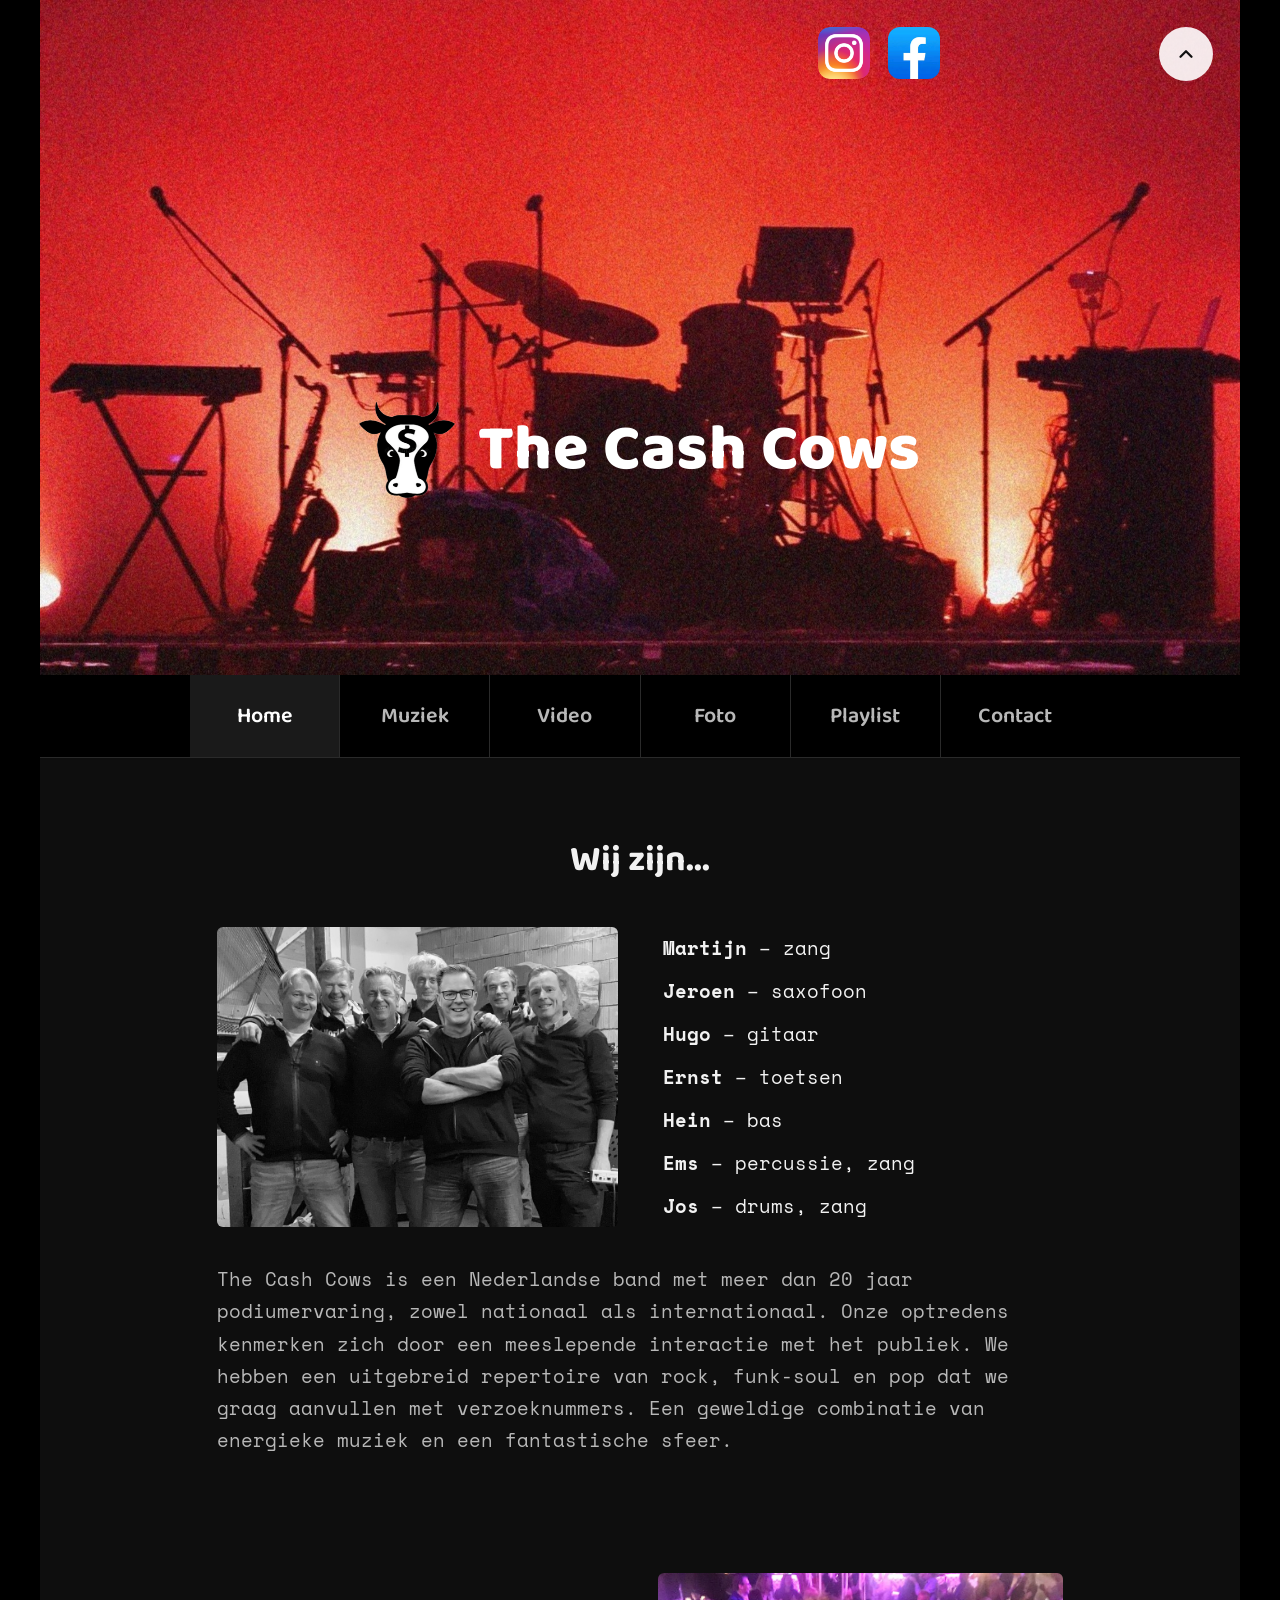
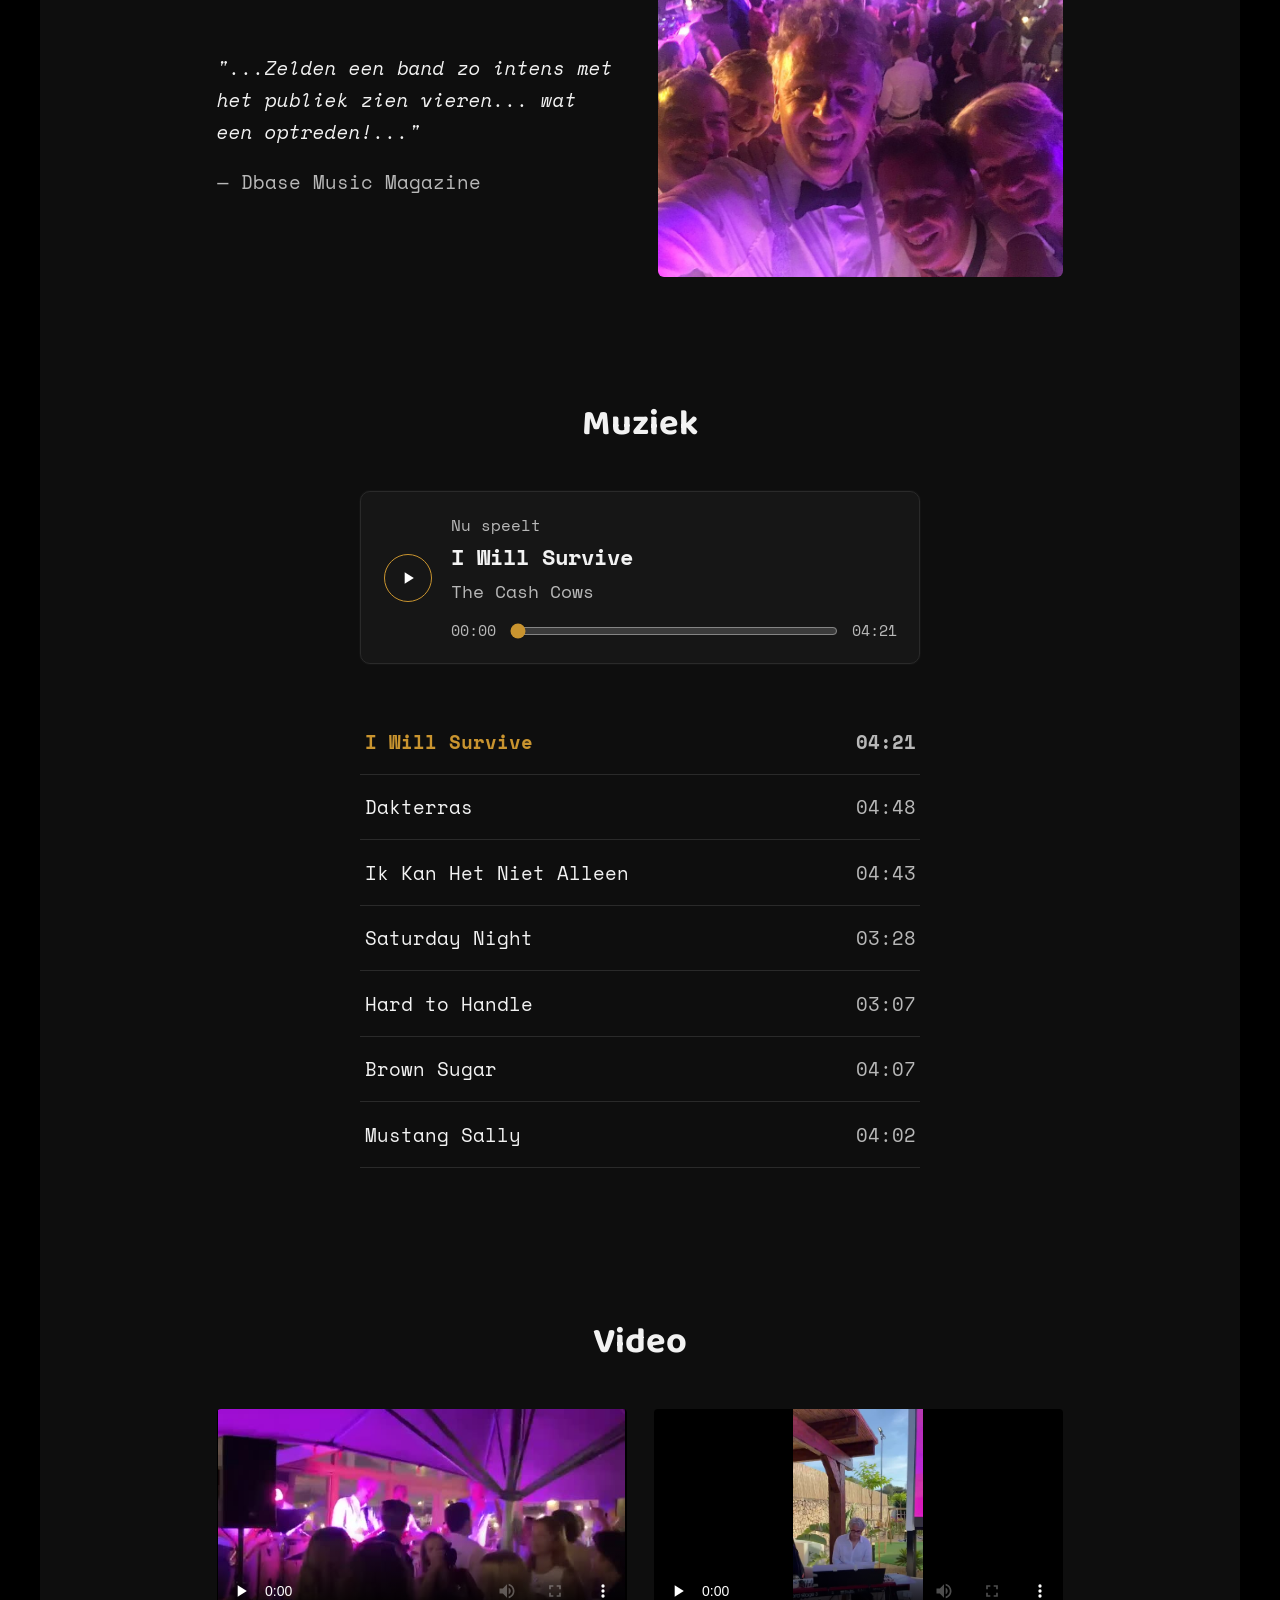
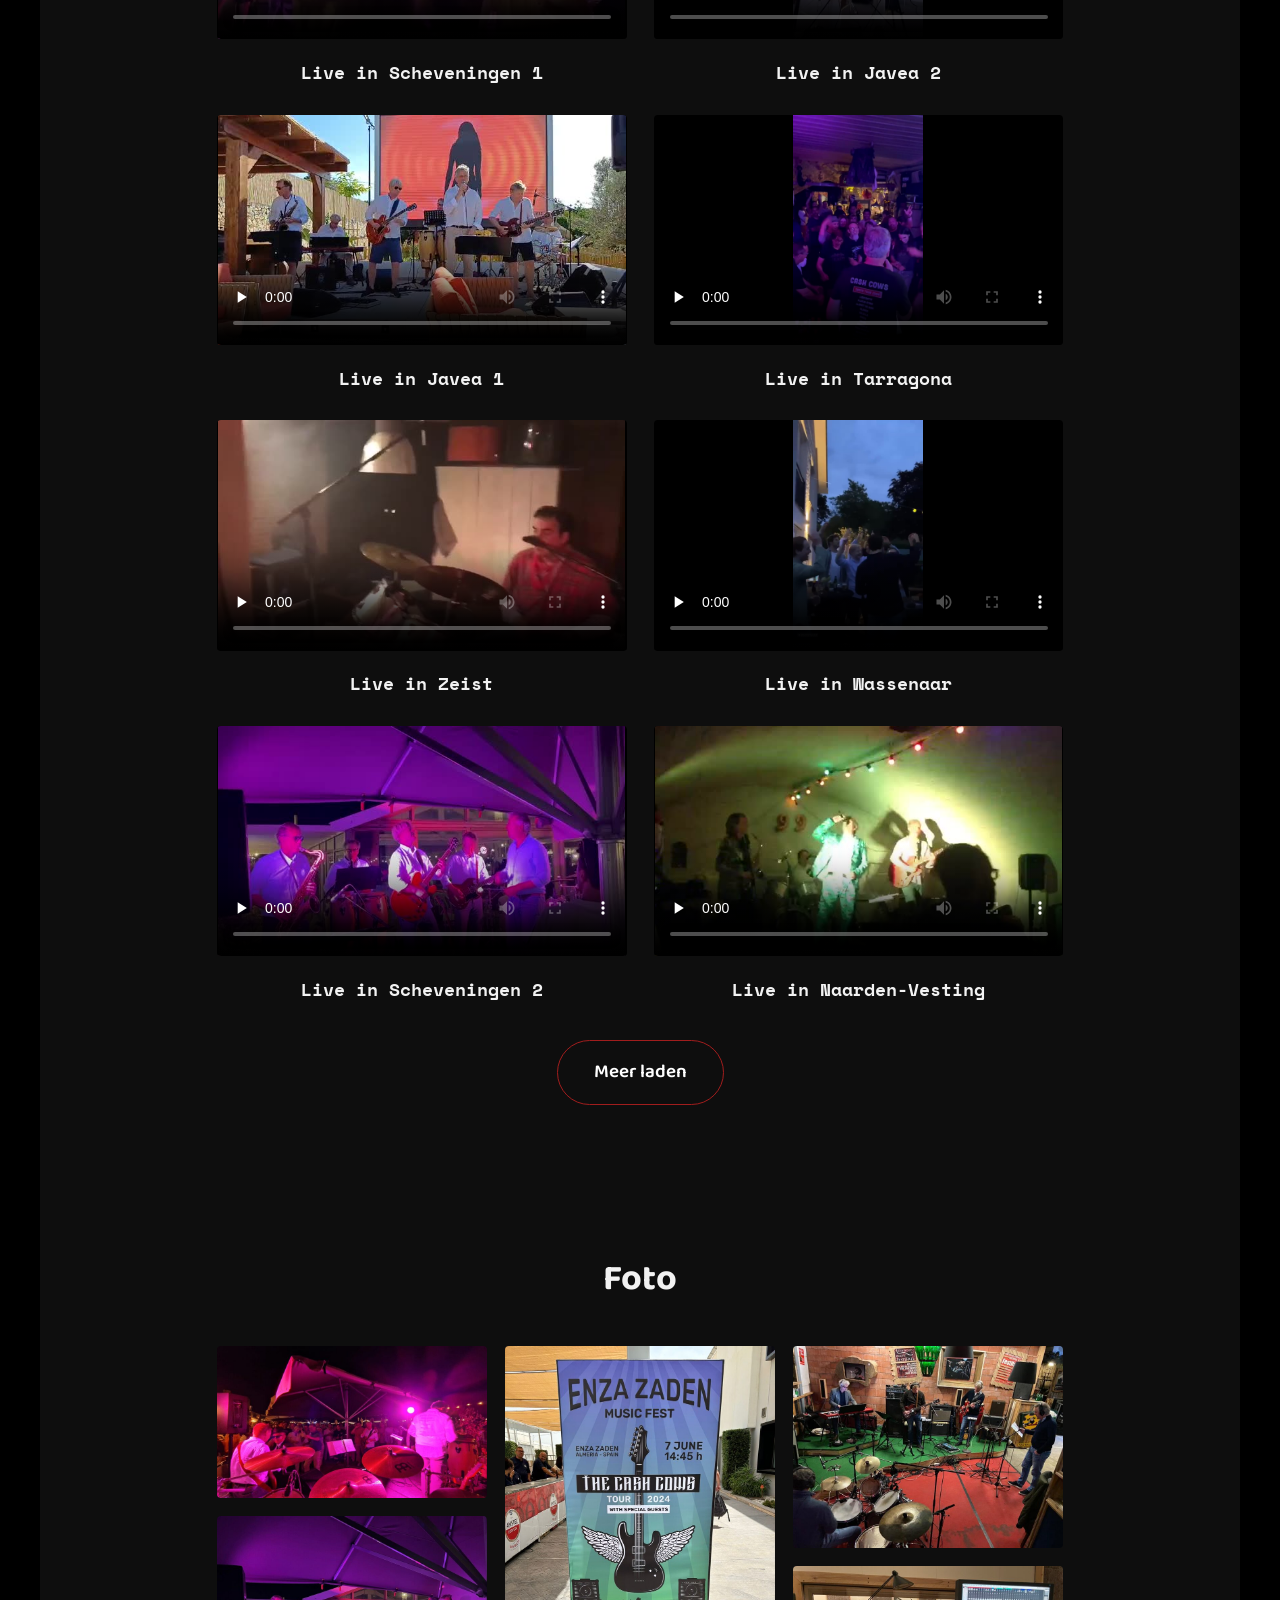
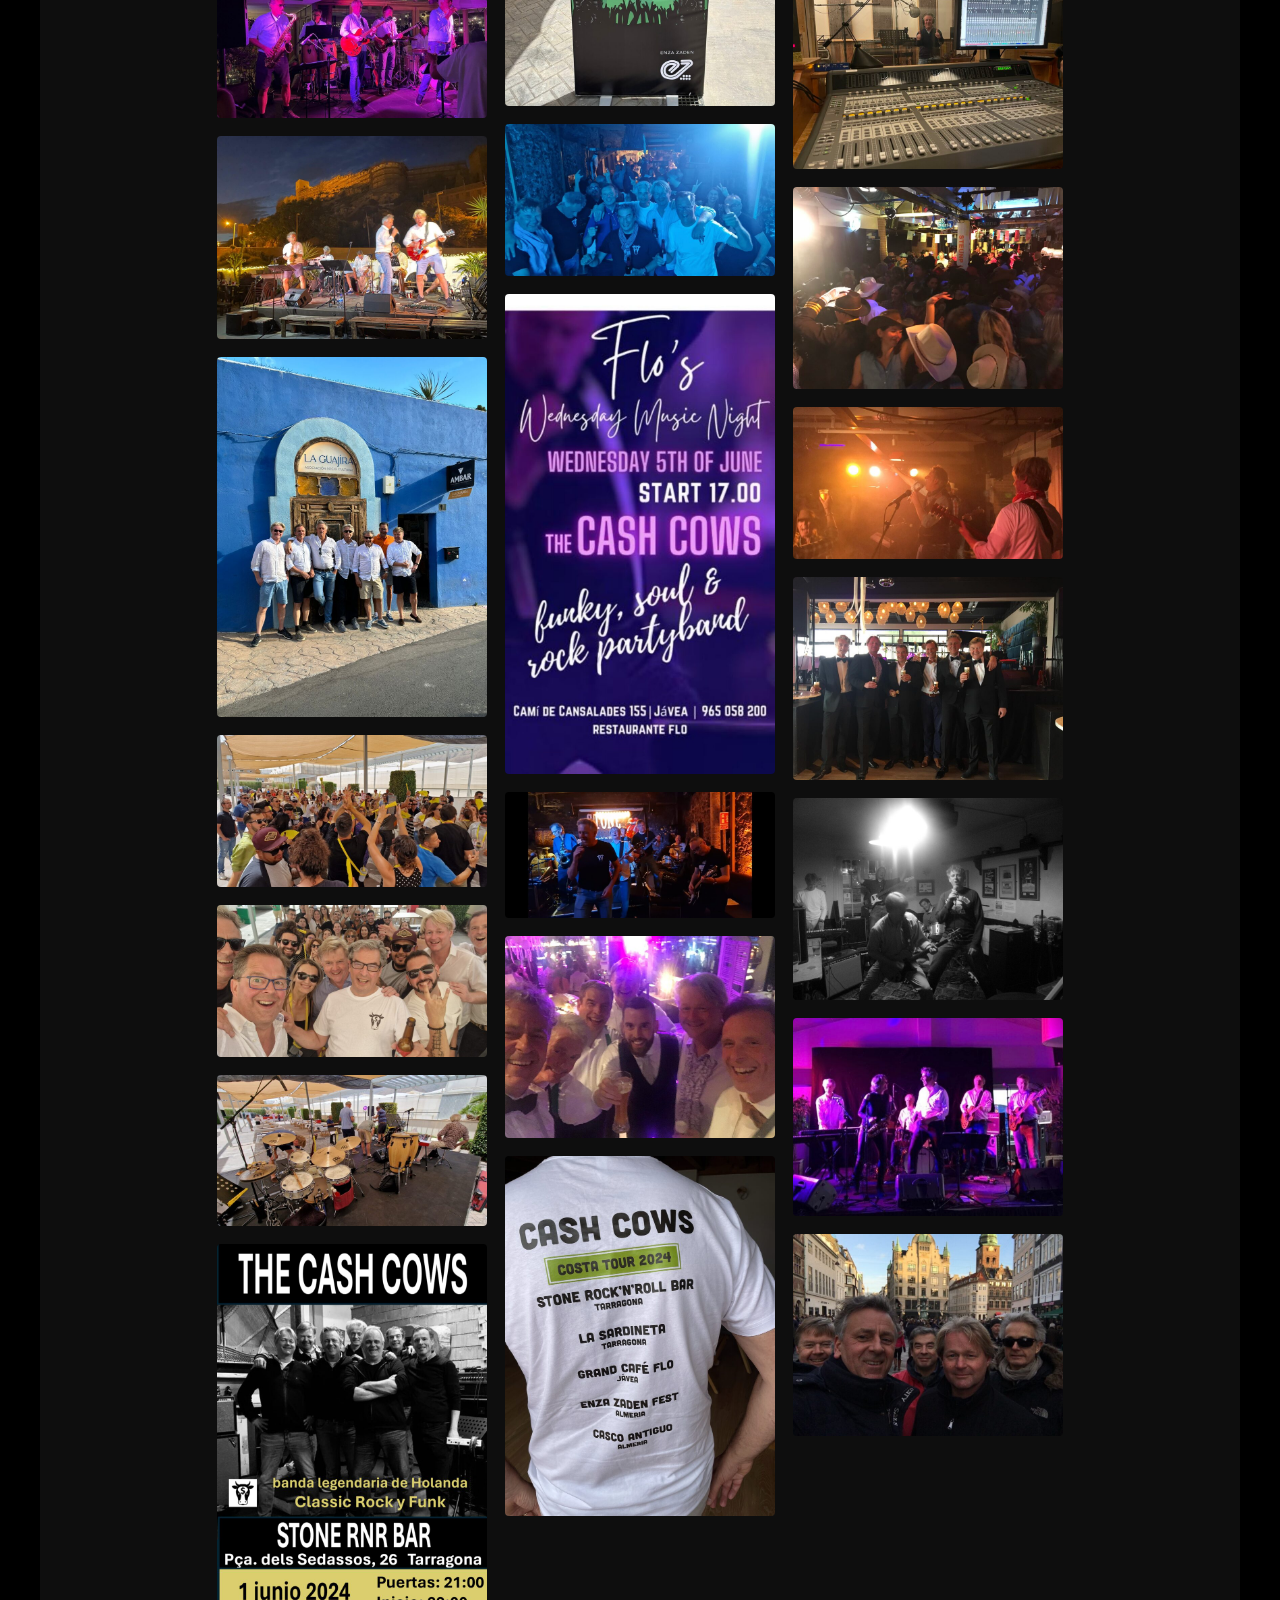
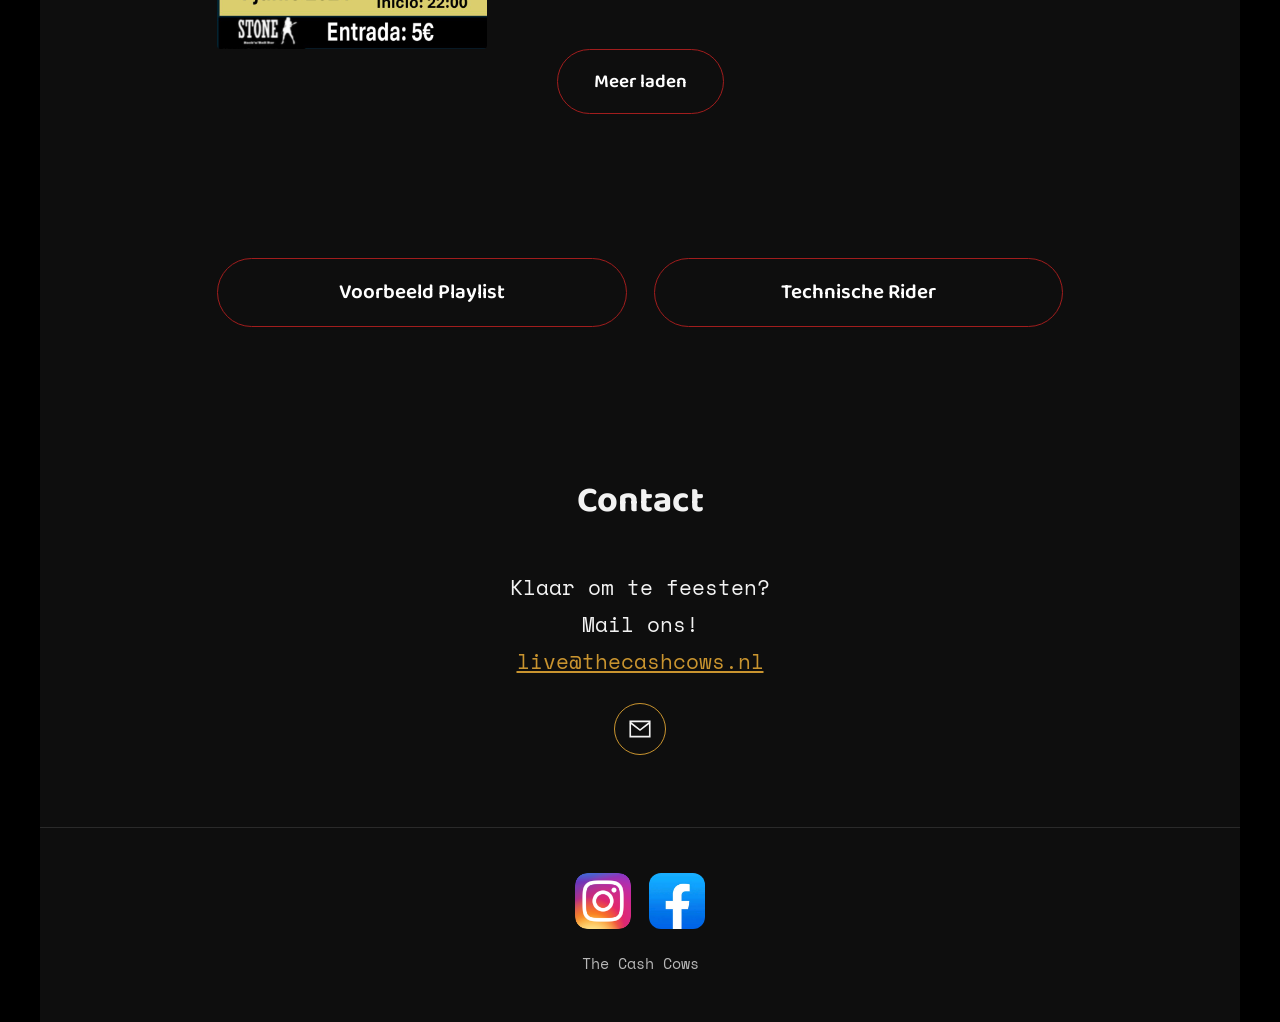
==== index.html @ 2bd3d32b "favicon en beginscherm" ====
<!DOCTYPE html>
<html lang="nl">
<head>
<meta charset="UTF-8">
<meta name="viewport" content="width=device-width, initial-scale=1.0">
<title>The Cash Cows</title>
<meta name="description" content="The Cash Cows - Nederlandse coverband met meer dan 20 jaar podiumervaring. Rock, funk-soul en pop.">
<link rel="icon" type="image/x-icon" href="/favicon/favicon.ico">
<link rel="icon" type="image/png" sizes="32x32" href="/favicon/favicon-32x32.png">
<link rel="icon" type="image/png" sizes="16x16" href="/favicon/favicon-16x16.png">
<link rel="apple-touch-icon" sizes="180x180" href="/favicon/apple-touch-icon.png">
<link rel="manifest" href="/site.webmanifest">
<meta name="theme-color" content="#0e0e0e">
<link rel="preconnect" href="https://fonts.googleapis.com">
<link rel="preconnect" href="https://fonts.gstatic.com" crossorigin>
<link href="https://fonts.googleapis.com/css2?family=Space+Mono:wght@400;700&family=Baloo+2:wght@600;700;800&display=swap" rel="stylesheet">
<link rel="stylesheet" href="css/style.css?v=5">
</head>
<body>

<div class="fixed-frame">
  <button id="back-to-top" aria-label="Naar boven">
    <svg viewBox="0 0 24 24" width="22" height="22" fill="none" stroke="currentColor" stroke-width="2.5" stroke-linecap="round" stroke-linejoin="round"><path d="M6 15l6-6 6 6"/></svg>
  </button>
</div>

<header class="hero" id="home">
  <div class="hero-socials">
    <a href="https://www.instagram.com/thecashcowsnl?utm_source=ig_web_button_share_sheet&amp;igsh=ZDNlZDc0MzIxNw==" target="_blank" rel="noopener" aria-label="Instagram" class="icon-btn instagram">
      <img src="images/instagram-icon.png" alt="Instagram">
    </a>
    <a href="https://www.facebook.com/cashcows4ever/" target="_blank" rel="noopener" aria-label="Facebook" class="icon-btn facebook">
      <img src="images/facebook-icon.jpg" alt="Facebook">
    </a>
  </div>

  <div class="hero-content">
    <img src="images/logo-cow.png" alt="The Cash Cows logo" class="logo">
    <h1>The Cash Cows</h1>
  </div>
</header>

<nav class="navbar" id="navbar">
  <div class="nav-inner">
    <button class="nav-toggle" id="nav-toggle" aria-label="Menu openen" aria-expanded="false">
      <span></span><span></span><span></span>
    </button>
    <div class="nav-links" id="nav-links">
      <a href="#home" class="nav-link active">Home</a>
      <a href="#muziek" class="nav-link">Muziek</a>
      <a href="#video" class="nav-link">Video</a>
      <a href="#foto" class="nav-link">Foto</a>
      <a href="#playlist" class="nav-link">Playlist</a>
      <a href="#contact" class="nav-link">Contact</a>
    </div>
  </div>
</nav>

<main>

  <section id="wij-zijn" class="section">
    <h2>Wij zijn...</h2>
    <div class="band-row">
      <img class="band-photo" src="images/band-photo.jpg" alt="The Cash Cows bandfoto">
      <ul class="member-list">
        <li><span class="name">Martijn</span> – zang</li>
        <li><span class="name">Jeroen</span> – saxofoon</li>
        <li><span class="name">Hugo</span> – gitaar</li>
        <li><span class="name">Ernst</span> – toetsen</li>
        <li><span class="name">Hein</span> – bas</li>
        <li><span class="name">Ems</span> – percussie, zang</li>
        <li><span class="name">Jos</span> – drums, zang</li>
      </ul>
    </div>
    <p class="band-description">
      The Cash Cows is een Nederlandse band met meer dan 20 jaar podiumervaring, zowel nationaal als
      internationaal. Onze optredens kenmerken zich door een meeslepende interactie met het publiek.
      We hebben een uitgebreid repertoire van rock, funk-soul en pop dat we graag aanvullen met verzoeknummers.
      Een geweldige combinatie van energieke muziek en een fantastische sfeer.
    </p>
  </section>

  <section id="testimonial" class="section testimonial">
    <blockquote>
      "...Zelden een band zo intens met het publiek zien vieren... wat een optreden!..."
      <cite>— Dbase Music Magazine</cite>
    </blockquote>
    <img class="testimonial-photo" src="images/testimonial-photo.jpg" alt="The Cash Cows tussen het publiek">
  </section>

  <section id="muziek" class="section">
    <h2>Muziek</h2>
    <div class="player-card">
      <button id="play-toggle" class="play-btn" aria-label="Afspelen">
        <svg class="icon-play" viewBox="0 0 24 24" width="20" height="20"><path fill="currentColor" d="M8 5v14l11-7z"/></svg>
        <svg class="icon-pause" viewBox="0 0 24 24" width="20" height="20"><path fill="currentColor" d="M6 5h4v14H6zM14 5h4v14h-4z"/></svg>
      </button>
      <div class="player-info">
        <span class="player-label">Nu speelt</span>
        <span class="player-title">I Will Survive</span>
        <span class="player-artist">The Cash Cows</span>
      </div>
      <audio id="audio-player" preload="none">
        <source id="audio-source" src="muziek/i-will-survive.mp3" type="audio/mpeg">
      </audio>
      <div class="player-controls">
        <span id="time-current">00:00</span>
        <input type="range" id="progress" value="0" min="0" max="100">
        <span id="time-total">04:21</span>
      </div>
    </div>

    <ol class="track-list">
      <li class="active" data-src="muziek/i-will-survive.mp3" data-title="I Will Survive"><span class="track-name">I Will Survive</span><span class="track-time">04:21</span></li>
      <li data-src="muziek/dakterras.mp3" data-title="Dakterras"><span class="track-name">Dakterras</span><span class="track-time">04:48</span></li>
      <li data-src="muziek/ik-kan-het-niet-alleen.mp3" data-title="Ik Kan Het Niet Alleen"><span class="track-name">Ik Kan Het Niet Alleen</span><span class="track-time">04:43</span></li>
      <li data-src="muziek/saturday-night.mp3" data-title="Saturday Night"><span class="track-name">Saturday Night</span><span class="track-time">03:28</span></li>
      <li data-src="muziek/hard-to-handle.mp3" data-title="Hard to Handle"><span class="track-name">Hard to Handle</span><span class="track-time">03:07</span></li>
      <li data-src="muziek/brown-sugar.mp3" data-title="Brown Sugar"><span class="track-name">Brown Sugar</span><span class="track-time">04:07</span></li>
      <li data-src="muziek/mustang-sally.mp3" data-title="Mustang Sally"><span class="track-name">Mustang Sally</span><span class="track-time">04:02</span></li>
    </ol>
  </section>

  <section id="video" class="section">
    <h2>Video</h2>
    <div class="video-grid" id="video-grid">
      <div class="video-item">
        <video controls preload="none" poster="images/video-thumbs/live-in-scheveningen-1.jpg"><source src="video/live-in-scheveningen-1.mp4" type="video/mp4"></video>
        <p>Live in Scheveningen 1</p>
      </div>
      <div class="video-item">
        <video controls preload="none" poster="images/video-thumbs/live-in-javea-2.jpg"><source src="video/live-in-javea-2.mp4" type="video/mp4"></video>
        <p>Live in Javea 2</p>
      </div>
      <div class="video-item">
        <video controls preload="none" poster="images/video-thumbs/live-in-javea-1.jpg"><source src="video/live-in-javea-1.mp4" type="video/mp4"></video>
        <p>Live in Javea 1</p>
      </div>
      <div class="video-item">
        <video controls preload="none" poster="images/video-thumbs/live-in-tarragona.jpg"><source src="video/live-in-tarragona.mp4" type="video/mp4"></video>
        <p>Live in Tarragona</p>
      </div>
      <div class="video-item">
        <video controls preload="none" poster="images/video-thumbs/live-in-zeist.jpg"><source src="video/live-in-zeist.mp4" type="video/mp4"></video>
        <p>Live in Zeist</p>
      </div>
      <div class="video-item">
        <video controls preload="none" poster="images/video-thumbs/live-in-wassenaar.jpg"><source src="video/live-in-wassenaar.mp4" type="video/mp4"></video>
        <p>Live in Wassenaar</p>
      </div>
      <div class="video-item">
        <video controls preload="none" poster="images/video-thumbs/live-in-scheveningen-2.jpg"><source src="video/live-in-scheveningen-2.mp4" type="video/mp4"></video>
        <p>Live in Scheveningen 2</p>
      </div>
      <div class="video-item">
        <video controls preload="none" poster="images/video-thumbs/live-in-naarden-vesting.jpg"><source src="video/live-in-naarden-vesting.mp4" type="video/mp4"></video>
        <p>Live in Naarden-Vesting</p>
      </div>
      <div class="video-item">
        <video controls preload="none" poster="images/video-thumbs/live-in-hapert.jpg"><source src="video/live-in-hapert.mp4" type="video/mp4"></video>
        <p>Live in Hapert</p>
      </div>
      <div class="video-item">
        <video controls preload="none" poster="images/video-thumbs/sax-solo.jpg"><source src="video/sax-solo.mp4" type="video/mp4"></video>
        <p>Sax solo</p>
      </div>
    </div>
    <button class="load-more-btn" data-target="video-grid" data-batch="8" hidden>Meer laden</button>
  </section>

  <section id="foto" class="section">
    <h2>Foto</h2>
    <div class="photo-grid" id="photo-grid">
      <img class="photo-item" src="images/gallery/photo-020.jpg" alt="The Cash Cows" loading="lazy">
      <img class="photo-item" src="images/gallery/photo-019.jpg" alt="The Cash Cows" loading="lazy">
      <img class="photo-item" src="images/gallery/photo-018.jpg" alt="The Cash Cows" loading="lazy">
      <img class="photo-item" src="images/gallery/photo-017.jpg" alt="The Cash Cows" loading="lazy">
      <img class="photo-item" src="images/gallery/photo-016.jpg" alt="The Cash Cows" loading="lazy">
      <img class="photo-item" src="images/gallery/photo-015.jpg" alt="The Cash Cows" loading="lazy">
      <img class="photo-item" src="images/gallery/photo-015a.jpg" alt="The Cash Cows" loading="lazy">
      <img class="photo-item" src="images/gallery/photo-014.jpg" alt="The Cash Cows" loading="lazy">
      <img class="photo-item" src="images/gallery/photo-013.jpg" alt="The Cash Cows" loading="lazy">
      <img class="photo-item" src="images/gallery/photo-012.jpg" alt="The Cash Cows" loading="lazy">
      <img class="photo-item" src="images/gallery/photo-011.jpg" alt="The Cash Cows" loading="lazy">
      <img class="photo-item" src="images/gallery/photo-011a.jpg" alt="The Cash Cows" loading="lazy">
      <img class="photo-item" src="images/gallery/photo-010.jpg" alt="The Cash Cows" loading="lazy">
      <img class="photo-item" src="images/gallery/photo-009.jpg" alt="The Cash Cows" loading="lazy">
      <img class="photo-item" src="images/gallery/photo-008.jpg" alt="The Cash Cows" loading="lazy">
      <img class="photo-item" src="images/gallery/photo-007.jpg" alt="The Cash Cows" loading="lazy">
      <img class="photo-item" src="images/gallery/photo-006.jpg" alt="The Cash Cows" loading="lazy">
      <img class="photo-item" src="images/gallery/photo-005.jpg" alt="The Cash Cows" loading="lazy">
      <img class="photo-item" src="images/gallery/photo-004.jpg" alt="The Cash Cows" loading="lazy">
      <img class="photo-item" src="images/gallery/photo-003.jpg" alt="The Cash Cows" loading="lazy">
      <img class="photo-item" src="images/gallery/photo-002.jpg" alt="The Cash Cows" loading="lazy">
      <img class="photo-item" src="images/gallery/photo-001.jpg" alt="The Cash Cows" loading="lazy">
    </div>
    <button class="load-more-btn photo-load-more" data-batch="16" hidden>Meer laden</button>
  </section>

  <section id="playlist" class="section playlist-links">
    <a href="playlist.html" class="ghost-btn">Voorbeeld Playlist</a>
    <a href="rider.html" class="ghost-btn">Technische Rider</a>
  </section>

  <section id="contact" class="section contact">
    <h2>Contact</h2>
    <div class="contact-row">
      <p>Klaar om te feesten?<br>Mail ons!<br><a href="mailto:live@thecashcows.nl?subject=Let's%20put%20the%20band%20together!">live@thecashcows.nl</a></p>
      <a href="mailto:live@thecashcows.nl?subject=Let's%20put%20the%20band%20together!" class="mail-icon" aria-label="Mail ons">
        <svg viewBox="0 0 24 24" width="26" height="26"><path fill="none" stroke="currentColor" stroke-width="1.5" d="M3 5h18v14H3z"/><path fill="none" stroke="currentColor" stroke-width="1.5" d="m3 6 9 7 9-7"/></svg>
      </a>
    </div>
  </section>

</main>

<footer>
  <div class="socials">
    <a href="https://www.instagram.com/thecashcowsnl?utm_source=ig_web_button_share_sheet&amp;igsh=ZDNlZDc0MzIxNw==" target="_blank" rel="noopener" aria-label="Instagram" class="icon-btn instagram">
      <img src="images/instagram-icon.png" alt="Instagram">
    </a>
    <a href="https://www.facebook.com/cashcows4ever/" target="_blank" rel="noopener" aria-label="Facebook" class="icon-btn facebook">
      <img src="images/facebook-icon.jpg" alt="Facebook">
    </a>
  </div>
  <p><span id="year"></span> The Cash Cows</p>
</footer>

<script src="js/main.js"></script>
</body>
</html>
---- css/style.css ----
/* ---- Reset ---- */
* { margin: 0; padding: 0; box-sizing: border-box; }

:root {
  --bg: #0e0e0e;
  --bg-alt: #161616;
  --text: #f2f2f2;
  --text-dim: #b8b8b8;
  --red: #a11d1d;
  --gold: #c9942f;
  --border: #2a2a2a;
  --max-width: 900px;
  --font-body: 'Space Mono', 'Courier New', monospace;
  --font-display: 'Baloo 2', 'Arial', sans-serif;
  --site-width: 1200px;
}

html {
  scroll-behavior: smooth;
  background: #000;
  font-size: 18px;
}

body {
  max-width: var(--site-width);
  margin: 0 auto;
  background: var(--bg);
  color: var(--text);
  font-family: var(--font-body);
  line-height: 1.7;
}

img { max-width: 100%; display: block; }

a { color: inherit; }

h2 {
  font-family: var(--font-display);
  font-weight: 700;
  letter-spacing: normal;
  text-align: center;
  text-transform: none;
  font-size: 2rem;
  margin-bottom: 2rem;
}

.section {
  max-width: var(--max-width);
  margin: 0 auto;
  padding: 4rem 1.5rem;
}

/* ---- Back to top ---- */
.fixed-frame {
  position: fixed;
  top: 0; left: 50%;
  width: 100%;
  max-width: var(--site-width);
  transform: translateX(-50%);
  pointer-events: none;
  z-index: 100;
}
#back-to-top {
  position: absolute;
  top: 1.5rem; right: 1.5rem;
  width: 54px; height: 54px;
  border-radius: 50%;
  background: rgba(255,255,255,0.9);
  color: #111;
  border: none;
  display: flex;
  align-items: center;
  justify-content: center;
  cursor: pointer;
  pointer-events: auto;
}

/* ---- Hero ---- */
.hero {
  position: relative;
  background: url('../images/hero-bg.jpg') center/cover no-repeat;
  background-color: #2a0808;
  min-height: 480px;
  display: flex;
}

.hero-socials {
  position: absolute;
  top: 1.5rem; right: 25%;
  display: flex;
  gap: 1rem;
  z-index: 5;
}
.icon-btn {
  width: 52px; height: 52px;
  display: flex; align-items: center; justify-content: center;
  border-radius: 12px;
  overflow: hidden;
  color: #fff;
}
.icon-btn img {
  width: 100%;
  height: 100%;
  object-fit: cover;
}

.hero-content {
  flex: 1;
  display: flex;
  align-items: center;
  justify-content: center;
  gap: 1.25rem;
  text-align: center;
  flex-wrap: wrap;
  padding: 2rem;
}
.hero-content .logo { width: 64px; height: 64px; }
.hero-content h1 {
  font-family: var(--font-display);
  font-weight: 800;
  font-size: clamp(2rem, 6vw, 3.6rem);
  color: #fff;
  letter-spacing: 0.01em;
}

/* ---- Nav ---- */
.navbar {
  background: #000;
  border-bottom: 1px solid var(--border);
}
.nav-inner {
  max-width: var(--max-width);
  margin: 0 auto;
  display: flex;
  align-items: center;
}
.nav-toggle {
  display: none;
  flex-direction: column;
  gap: 5px;
  background: none;
  border: none;
  padding: 1rem 1.25rem;
  cursor: pointer;
}
.nav-toggle span {
  width: 24px; height: 2px;
  background: #fff;
  display: block;
}
.nav-links {
  display: flex;
  flex: 1;
  flex-wrap: wrap;
}
.nav-link {
  flex: 1;
  text-align: center;
  padding: 1.15rem 0.5rem;
  text-decoration: none;
  color: var(--text-dim);
  font-family: var(--font-display);
  font-weight: 600;
  font-size: 1rem;
  border-right: 1px solid var(--border);
  transition: background 0.2s, color 0.2s;
  white-space: nowrap;
}
.nav-link:last-child { border-right: none; }
.nav-link:hover, .nav-link.active { color: #fff; background: #1a1a1a; }

/* ---- Wij zijn... ---- */
.band-row {
  display: grid;
  grid-template-columns: 1fr 1fr;
  gap: 2.5rem;
  align-items: center;
  margin-bottom: 2rem;
}
.band-photo { width: 100%; height: 100%; min-height: 240px; object-fit: cover; border-radius: 6px; }
.member-list { list-style: none; }
.member-list li { padding: 0.3rem 0; font-size: 1.05rem; }
.member-list .name { font-weight: 700; }
.band-description { color: var(--text-dim); font-size: 1.05rem; }

/* ---- Testimonial ---- */
.testimonial {
  display: grid;
  grid-template-columns: 1fr 1fr;
  gap: 2rem;
  align-items: center;
  padding-top: 2.5rem;
  padding-bottom: 2.5rem;
}
.testimonial blockquote {
  font-style: italic;
  font-size: 1.05rem;
}
.testimonial cite {
  display: block;
  margin-top: 1rem;
  font-style: normal;
  color: var(--text-dim);
}
.testimonial-photo { width: 100%; min-height: 200px; object-fit: cover; border-radius: 6px; }

/* ---- Muziek ---- */
.player-card {
  background: var(--bg-alt);
  border: 1px solid var(--border);
  border-radius: 10px;
  box-shadow: 0 0 0 1px rgba(255,255,255,0.02);
  padding: 1.1rem 1.25rem;
  display: grid;
  grid-template-columns: auto 1fr;
  gap: 0.6rem 1.1rem;
  align-items: center;
  max-width: 560px;
  margin: 0 auto 2.5rem;
}
.play-btn {
  width: 48px; height: 48px;
  border-radius: 50%;
  border: 1px solid var(--gold);
  background: transparent;
  color: #fff;
  cursor: pointer;
  display: flex; align-items: center; justify-content: center;
  grid-row: span 2;
}
.play-btn .icon-pause { display: none; }
.play-btn.is-playing .icon-play { display: none; }
.play-btn.is-playing .icon-pause { display: block; }
.player-info { display: flex; flex-direction: column; }
.player-label { color: var(--text-dim); font-size: 0.9rem; }
.player-title { font-weight: 700; font-size: 1.2rem; }
.player-artist { color: var(--text-dim); font-size: 1rem; }
.player-controls {
  grid-column: 2;
  display: flex;
  align-items: center;
  gap: 0.75rem;
  font-size: 0.85rem;
  color: var(--text-dim);
}
.player-controls input[type="range"] { flex: 1; accent-color: var(--gold); }

.track-list { list-style: none; max-width: 560px; margin: 0 auto; font-size: 1.05rem; }
.track-list li {
  display: flex;
  justify-content: space-between;
  padding: 0.9rem 0.25rem;
  border-bottom: 1px solid var(--border);
  cursor: pointer;
  transition: color 0.2s;
}
.track-list li:hover { color: var(--gold); }
.track-list li.active { color: var(--gold); font-weight: 700; }
.track-time { color: var(--text-dim); }

/* ---- Video grid ---- */
.video-grid {
  display: grid;
  grid-template-columns: repeat(2, 1fr);
  gap: 1.5rem;
  margin-bottom: 2rem;
}
.video-item video {
  width: 100%;
  aspect-ratio: 16/9;
  background: #000;
  border-radius: 4px;
}

/* ---- Foto grid: masonry met wisselende hoogtes ---- */
.photo-grid {
  column-count: 3;
  column-gap: 1rem;
}
.photo-item {
  width: 100%;
  display: block;
  margin-bottom: 1rem;
  border-radius: 4px;
  break-inside: avoid;
}
.video-item p { text-align: center; margin-top: 0.5rem; font-weight: 700; }
.video-item[hidden], .photo-item[hidden] { display: none; }

.load-more-btn, .ghost-btn {
  display: block;
  margin: 0 auto;
  background: transparent;
  border: 1px solid var(--red);
  color: #fff;
  padding: 0.9rem 2rem;
  font-family: var(--font-display);
  font-weight: 600;
  font-size: 1.05rem;
  text-decoration: none;
  text-align: center;
  cursor: pointer;
  border-radius: 999px;
  transition: background 0.2s;
}
.load-more-btn:hover, .ghost-btn:hover { background: rgba(161,29,29,0.15); }

.playlist-links {
  display: flex;
  gap: 1.5rem;
  flex-wrap: wrap;
  justify-content: center;
}
.playlist-links .ghost-btn { flex: 1; min-width: 220px; margin: 0; font-size: 1.15rem; }

/* ---- Contact ---- */
.contact-row {
  display: flex;
  flex-direction: column;
  align-items: center;
  text-align: center;
  gap: 1.25rem;
}
.contact-row p { font-size: 1.15rem; line-height: 1.8; }
.contact-row a[href^="mailto"]:not(.mail-icon) { color: var(--gold); }
.mail-icon {
  display: inline-flex;
  width: 52px; height: 52px;
  border: 1px solid var(--gold);
  border-radius: 50%;
  align-items: center; justify-content: center;
}

/* ---- Footer ---- */
footer {
  text-align: center;
  padding: 2.5rem 1.5rem;
  border-top: 1px solid var(--border);
  color: var(--text-dim);
  font-size: 0.85rem;
}
footer .socials { display: flex; justify-content: center; gap: 1rem; margin-bottom: 1.25rem; }
footer .icon-btn { width: 56px; height: 56px; }

/* ---- Document viewer pages (playlist.html / rider.html) ---- */
.doc-bar {
  display: flex;
  align-items: center;
  gap: 1rem;
  padding: 1rem 1.5rem;
  background: #000;
  border-bottom: 1px solid var(--border);
}
.doc-bar a {
  text-decoration: none;
  color: #fff;
  font-family: var(--font-display);
  font-weight: 600;
  border: 1px solid var(--gold);
  padding: 0.6rem 1.25rem;
  border-radius: 999px;
}
.doc-bar a:hover { background: rgba(201,148,47,0.15); }
.doc-bar span { font-family: var(--font-display); font-weight: 600; }
.doc-frame {
  width: 100%;
  height: calc(100vh - 68px);
  border: none;
}

/* ---- Desktop: groter logo en menu ---- */
@media (min-width: 701px) {
  .hero { aspect-ratio: 16 / 9; min-height: 0; }
  .hero-content {
    position: absolute;
    left: 0; right: 0;
    top: 66.66%;
    transform: translateY(-50%);
    flex: none;
  }
  .hero-content .logo { width: 96px; height: 96px; }
  .nav-link { font-size: 1.2rem; padding: 1.25rem 0.5rem; }
}

/* ---- Responsive ---- */
@media (max-width: 900px) {
  .photo-grid { column-count: 2; }
}
@media (max-width: 700px) {
  .band-row, .testimonial { grid-template-columns: 1fr; }
  .video-grid { grid-template-columns: 1fr; }
  .photo-grid { column-count: 1; }

  .navbar { border-bottom: none; }

  #back-to-top { display: none; }

  .nav-toggle {
    display: flex;
    position: fixed;
    top: 1.25rem; right: 1.25rem;
    width: 60px; height: 60px;
    background: #fff;
    border-radius: 12px;
    justify-content: center;
    align-items: center;
    gap: 6px;
    z-index: 60;
    padding: 0;
    box-shadow: 0 2px 10px rgba(0,0,0,0.4);
  }
  .nav-toggle span { background: #000; width: 28px; height: 3px; }

  .nav-links {
    display: none;
    flex-direction: column;
    justify-content: center;
    align-items: center;
    gap: 1.5rem;
    width: 100%;
    height: 100%;
    position: fixed;
    top: 0; left: 0;
    background: rgba(0,0,0,0.97);
    z-index: 55;
  }
  .nav-links.open { display: flex; }
  .nav-link { border: none; font-size: 1.5rem; padding: 0.5rem 1rem; flex: none; }
  .nav-inner { position: relative; }

  .hero-content { flex-direction: column; gap: 0.75rem; }
  .hero-content .logo { width: 90px; height: 90px; }
  .hero-content h1 { font-size: 2.4rem; }
}
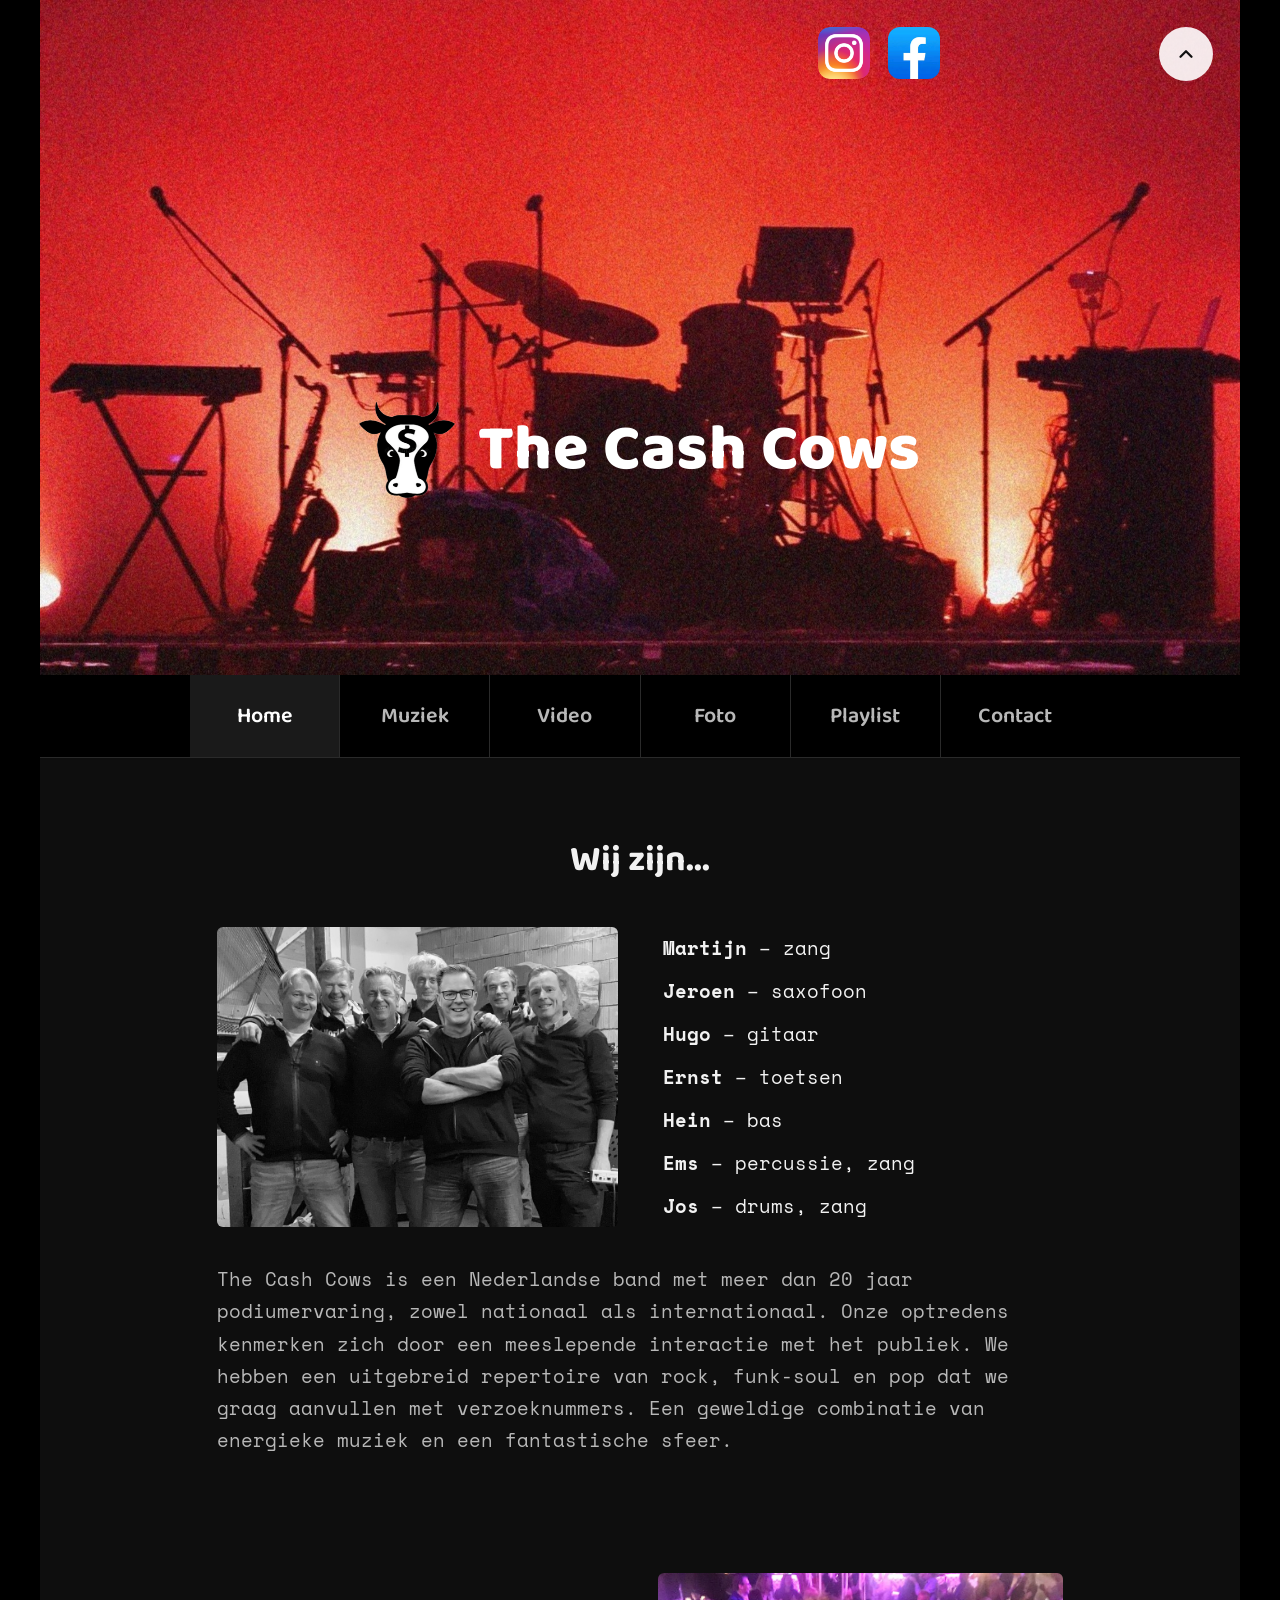
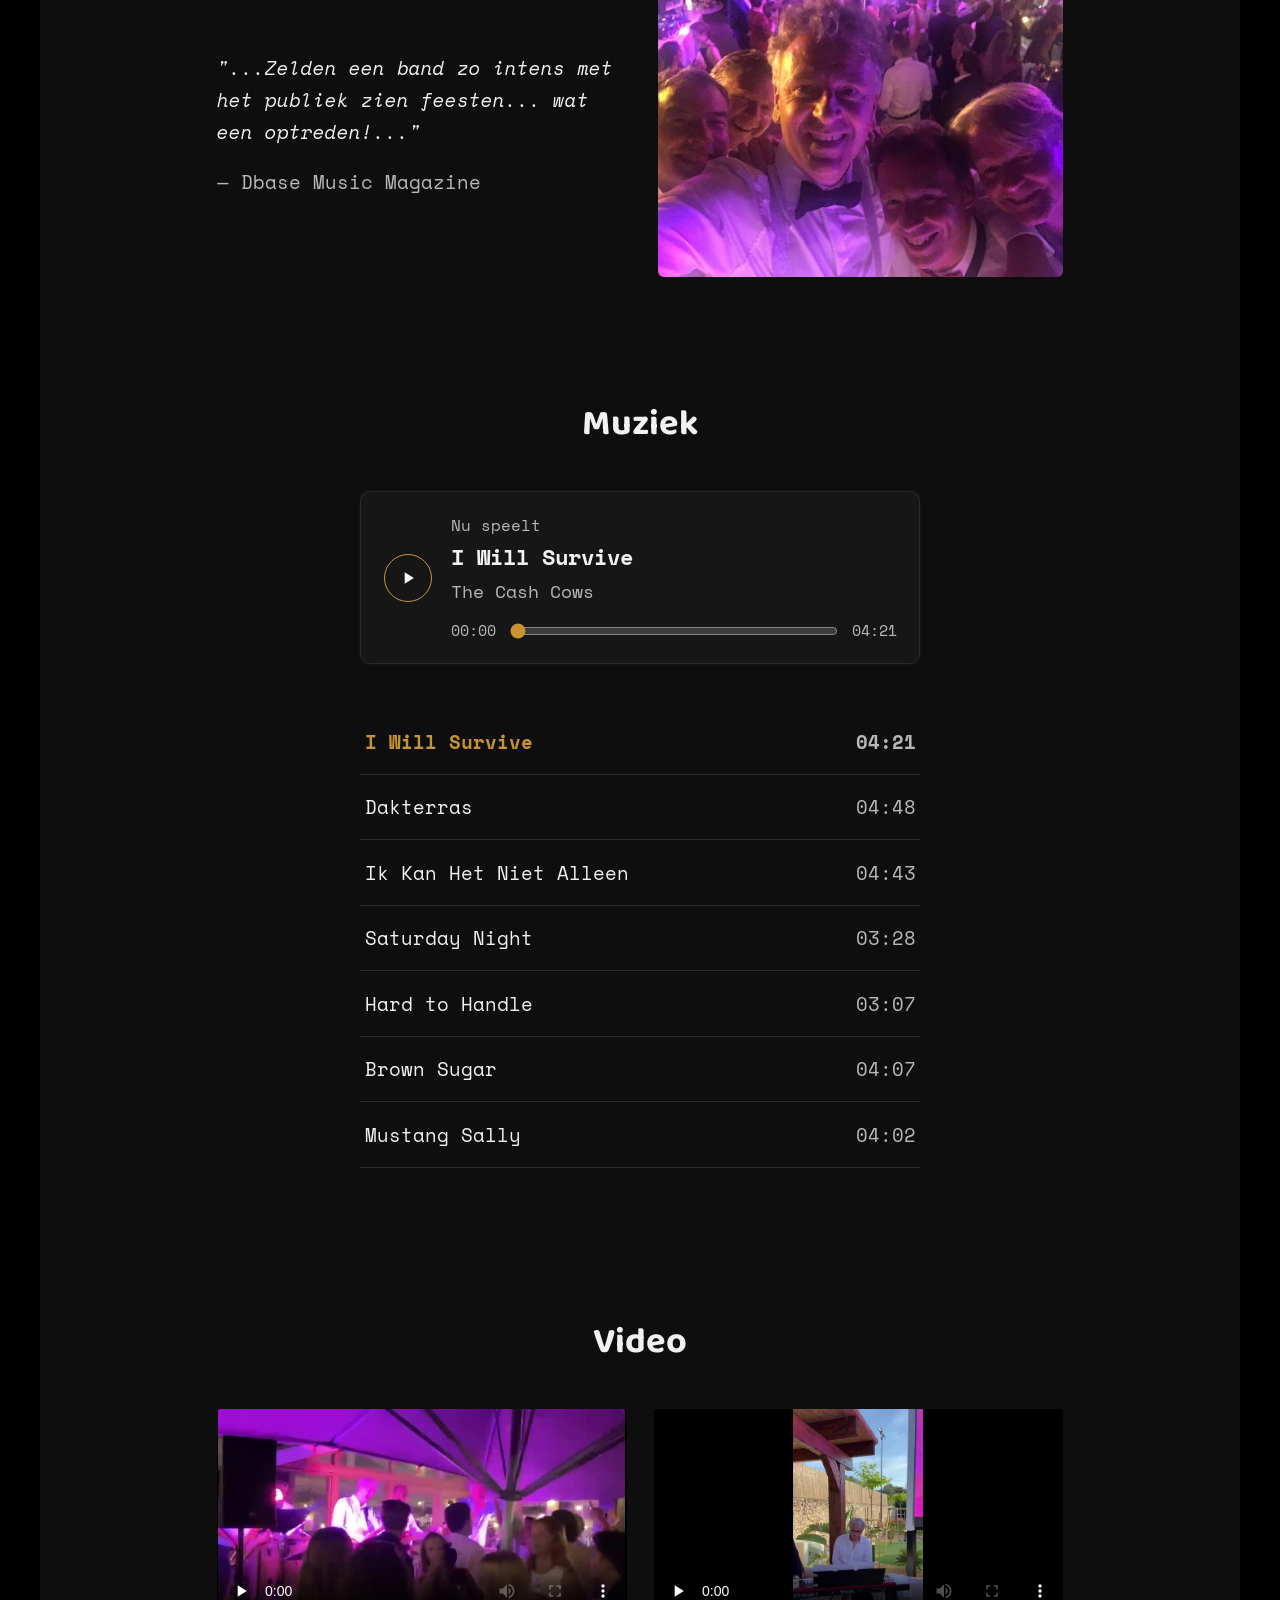
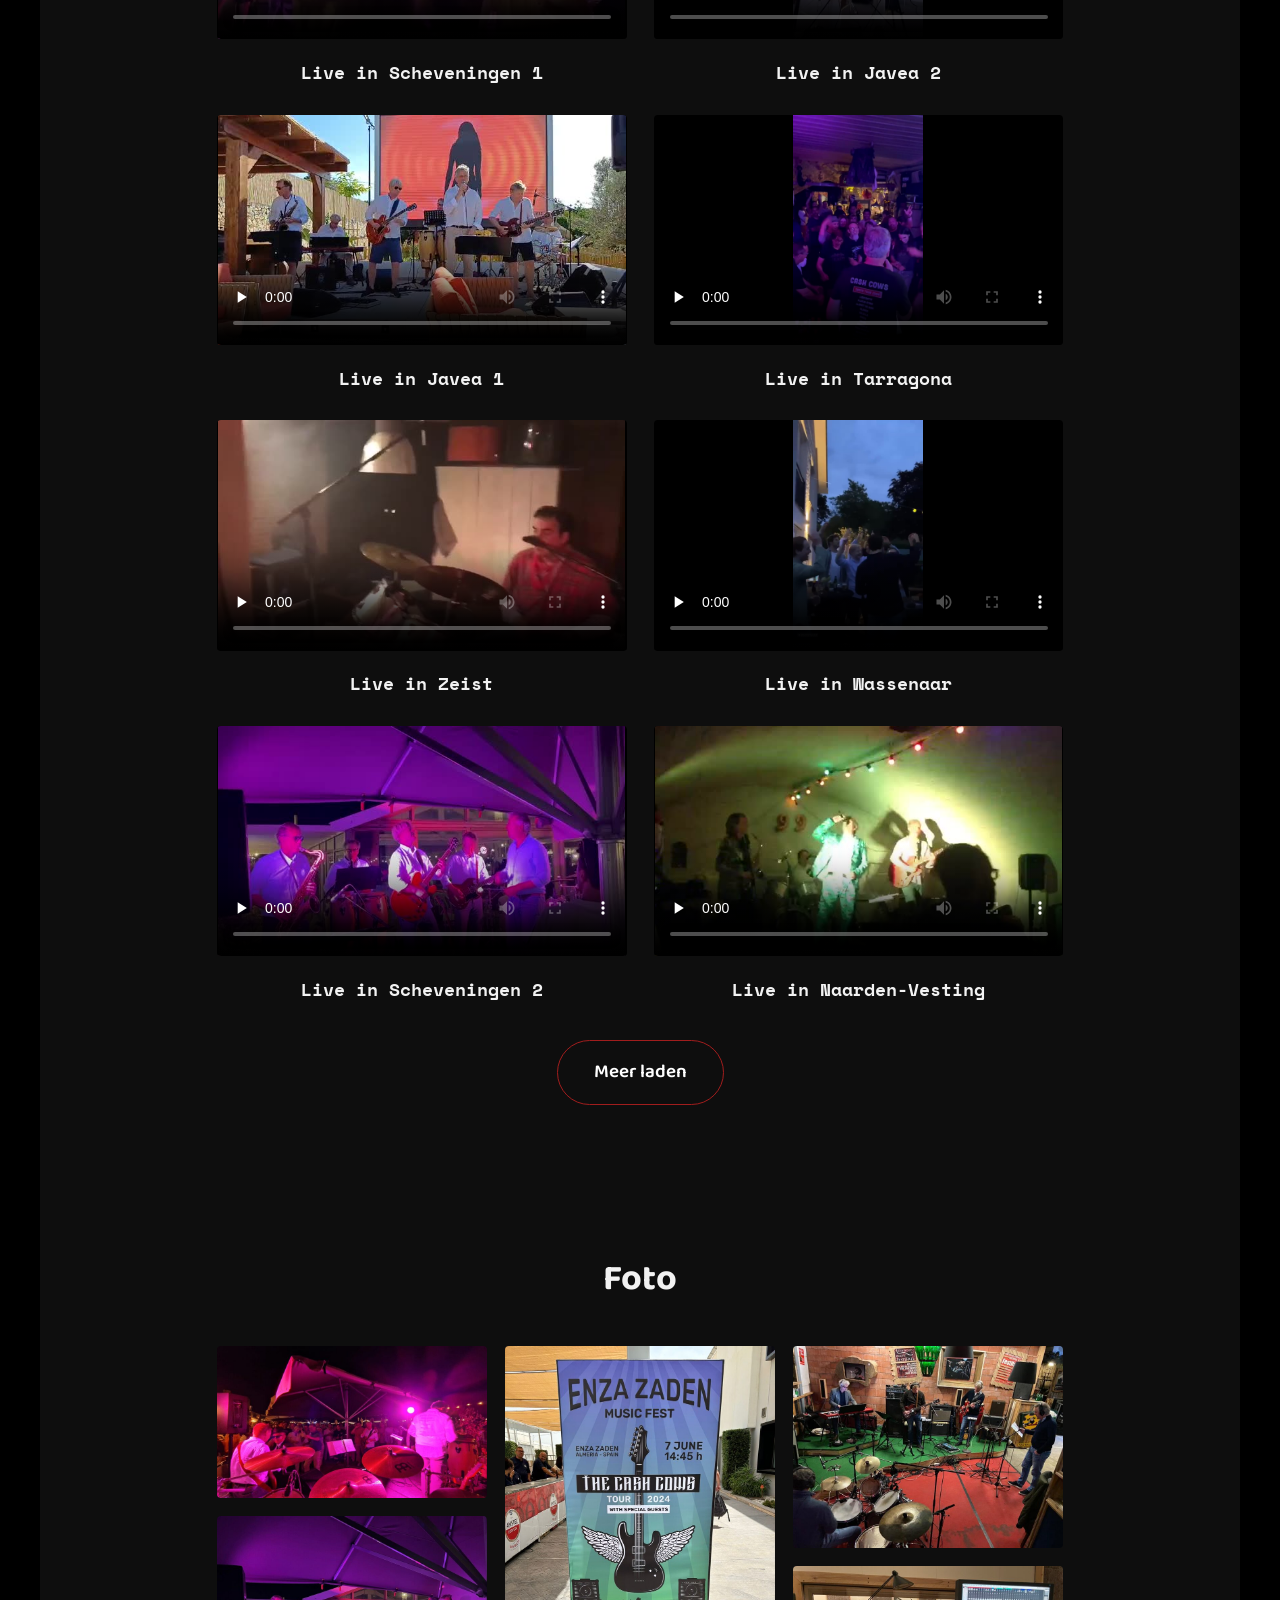
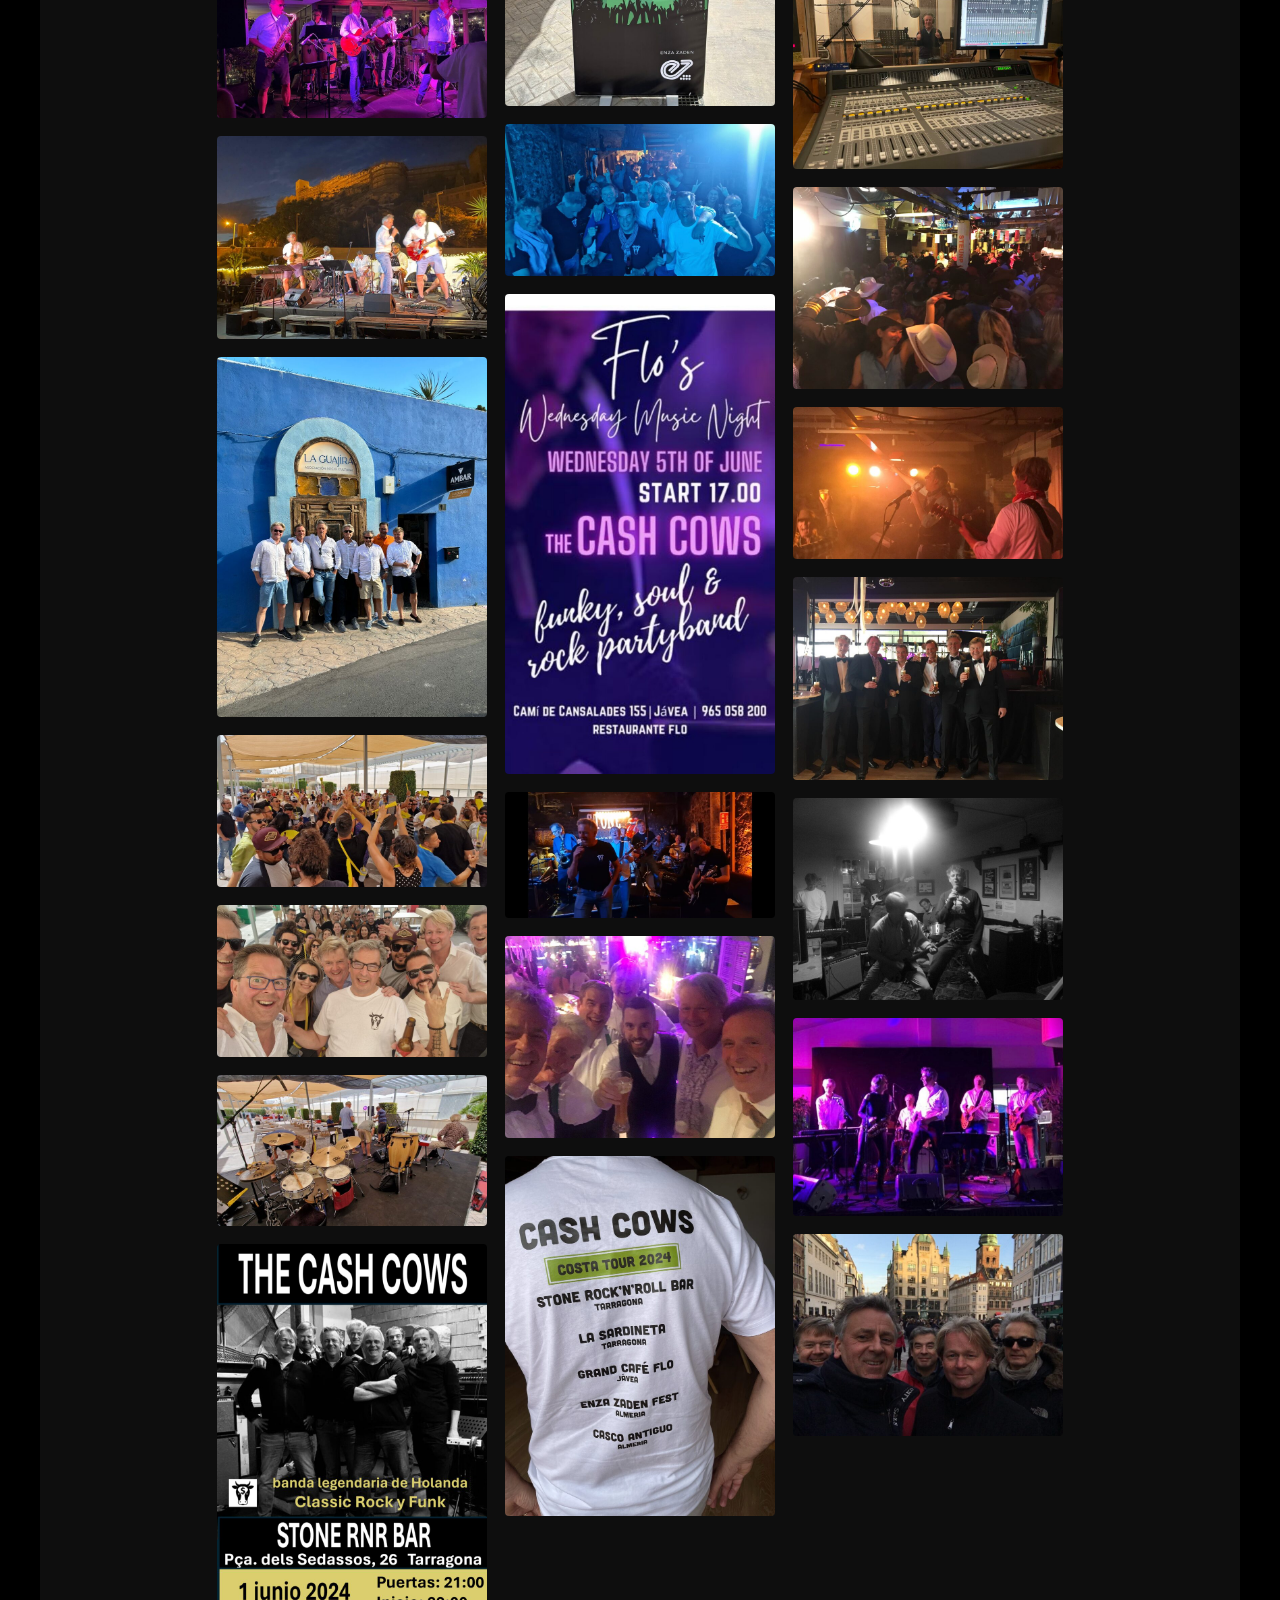
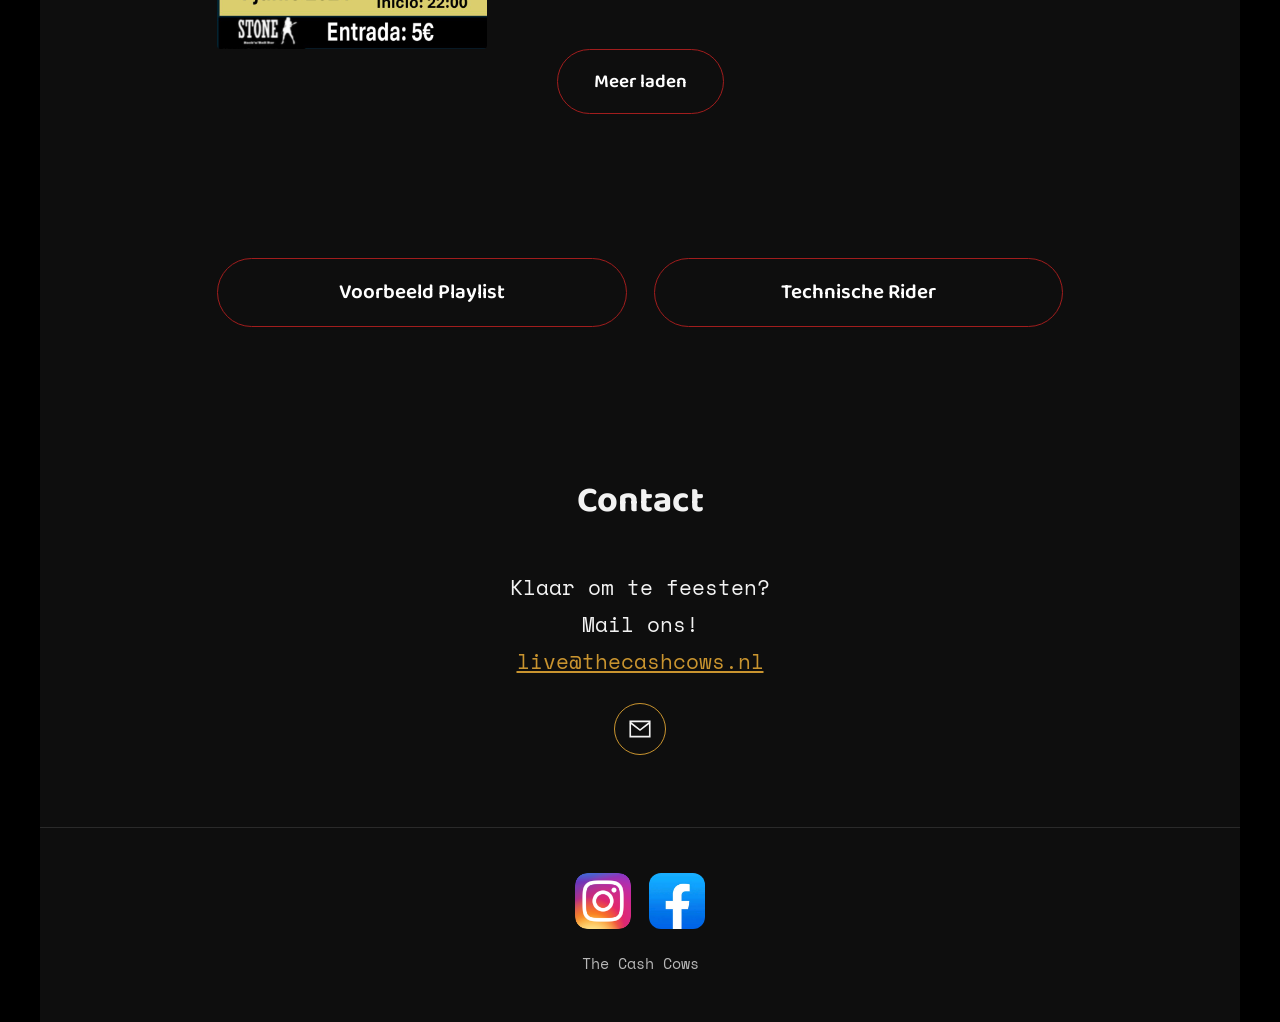
==== commit dc718b32: "update" ====
--- a/index.html
+++ b/index.html
@@ -82,7 +82,7 @@
 
   <section id="testimonial" class="section testimonial">
     <blockquote>
-      "...Zelden een band zo intens met het publiek zien vieren... wat een optreden!..."
+      "...Zelden een band zo intens met het publiek zien feesten... wat een optreden!..."
       <cite>— Dbase Music Magazine</cite>
     </blockquote>
     <img class="testimonial-photo" src="images/testimonial-photo.jpg" alt="The Cash Cows tussen het publiek">
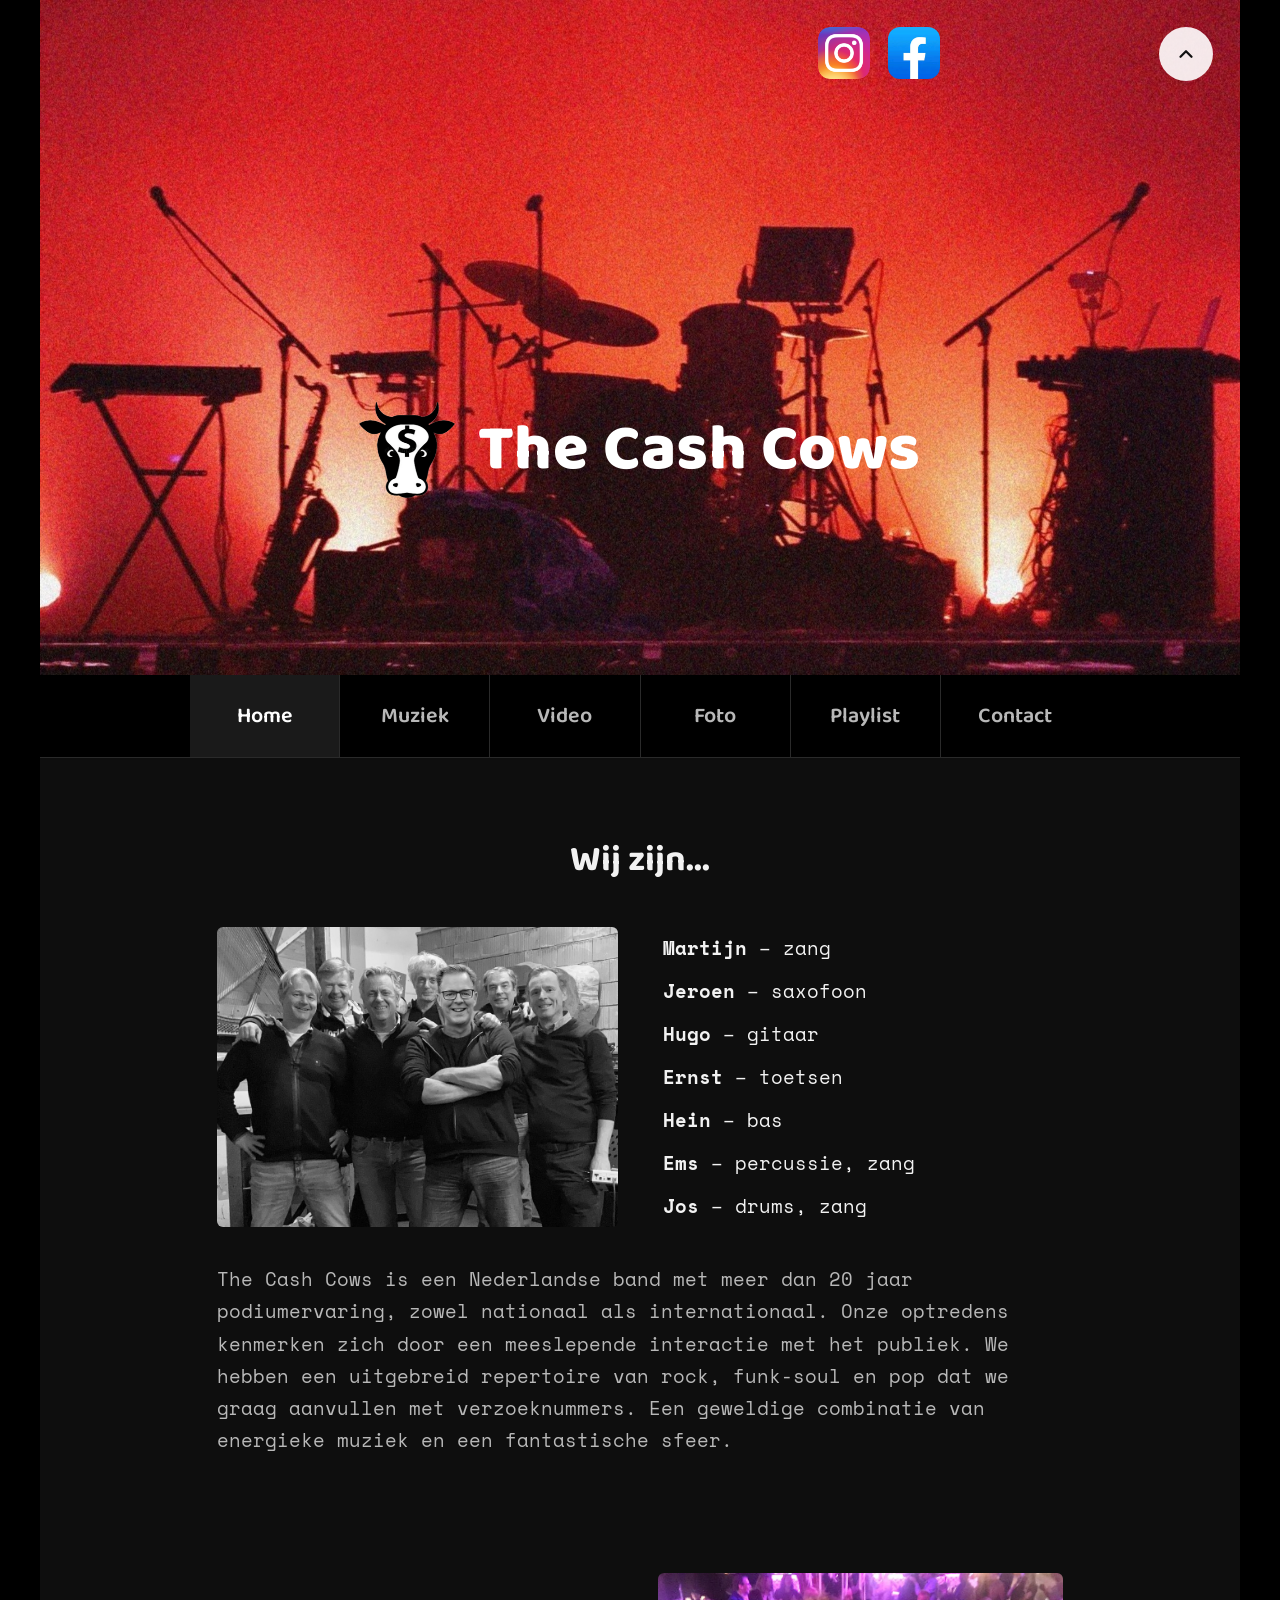
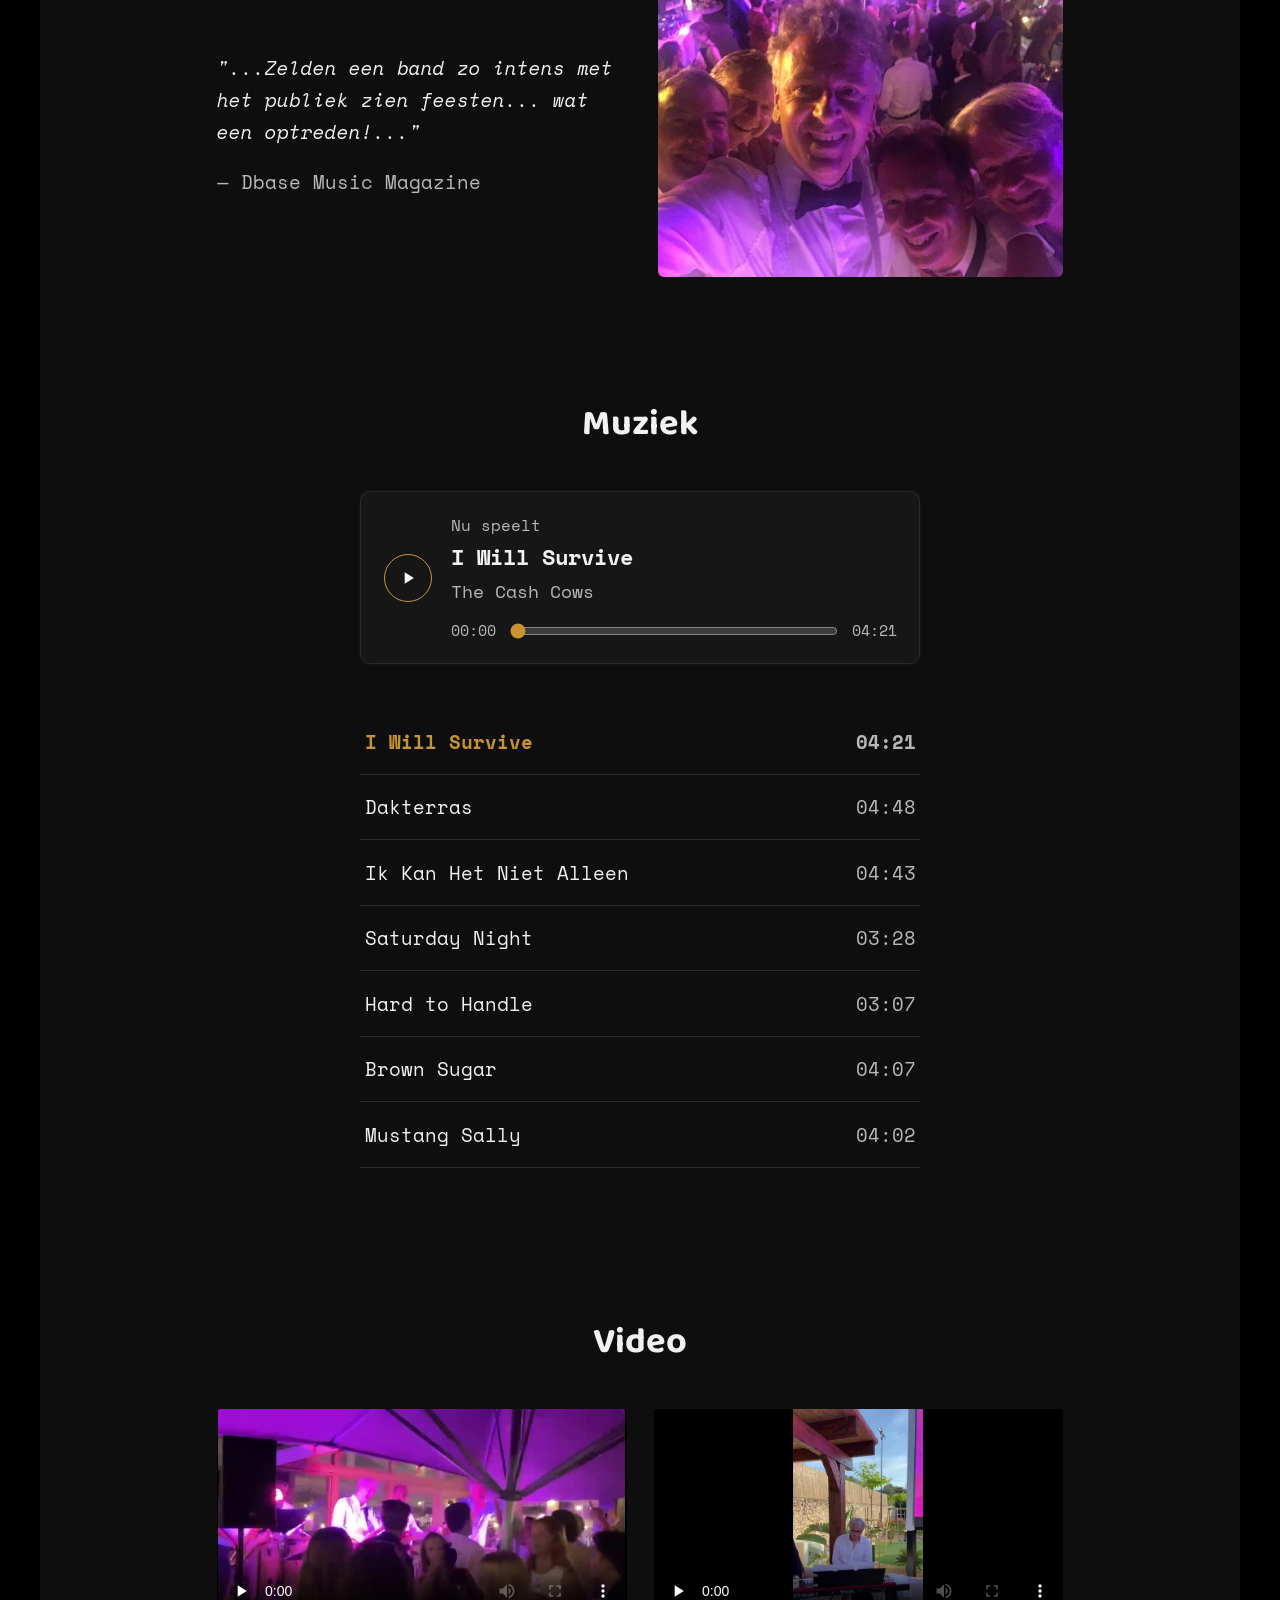
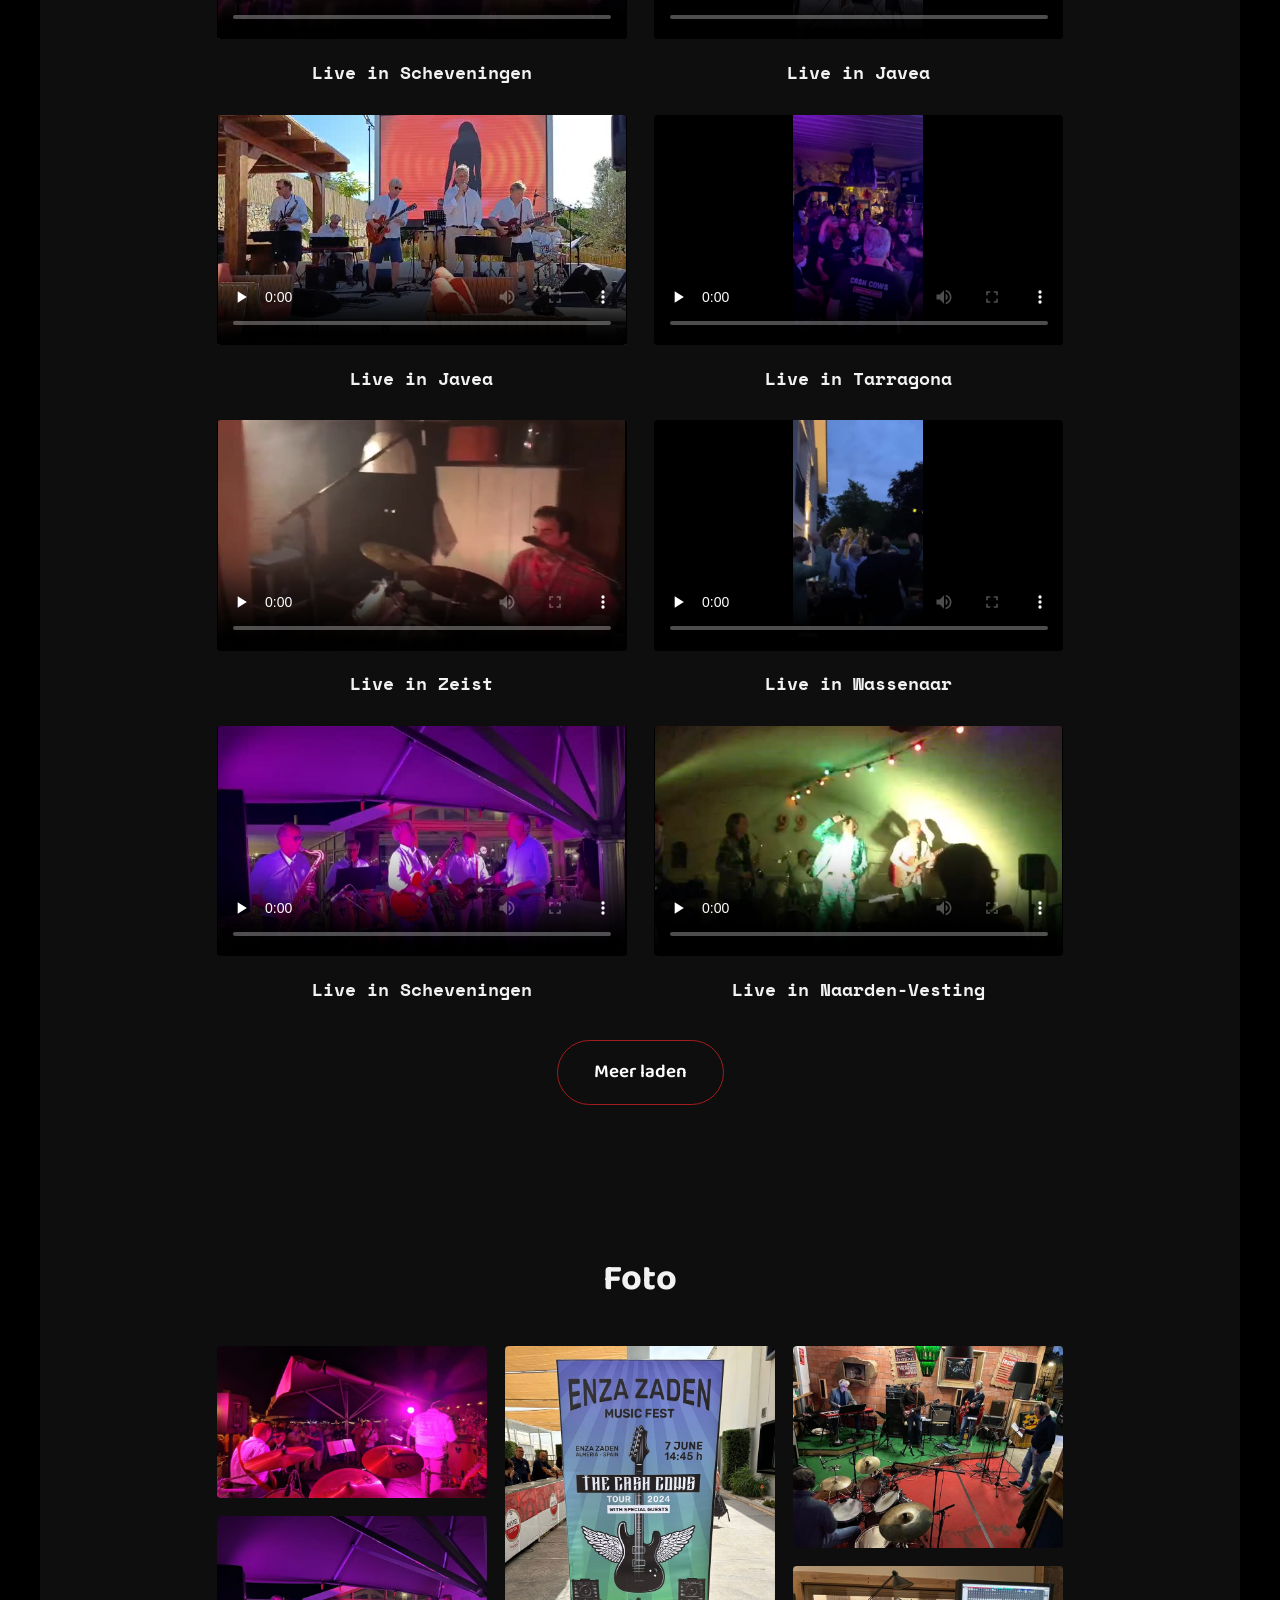
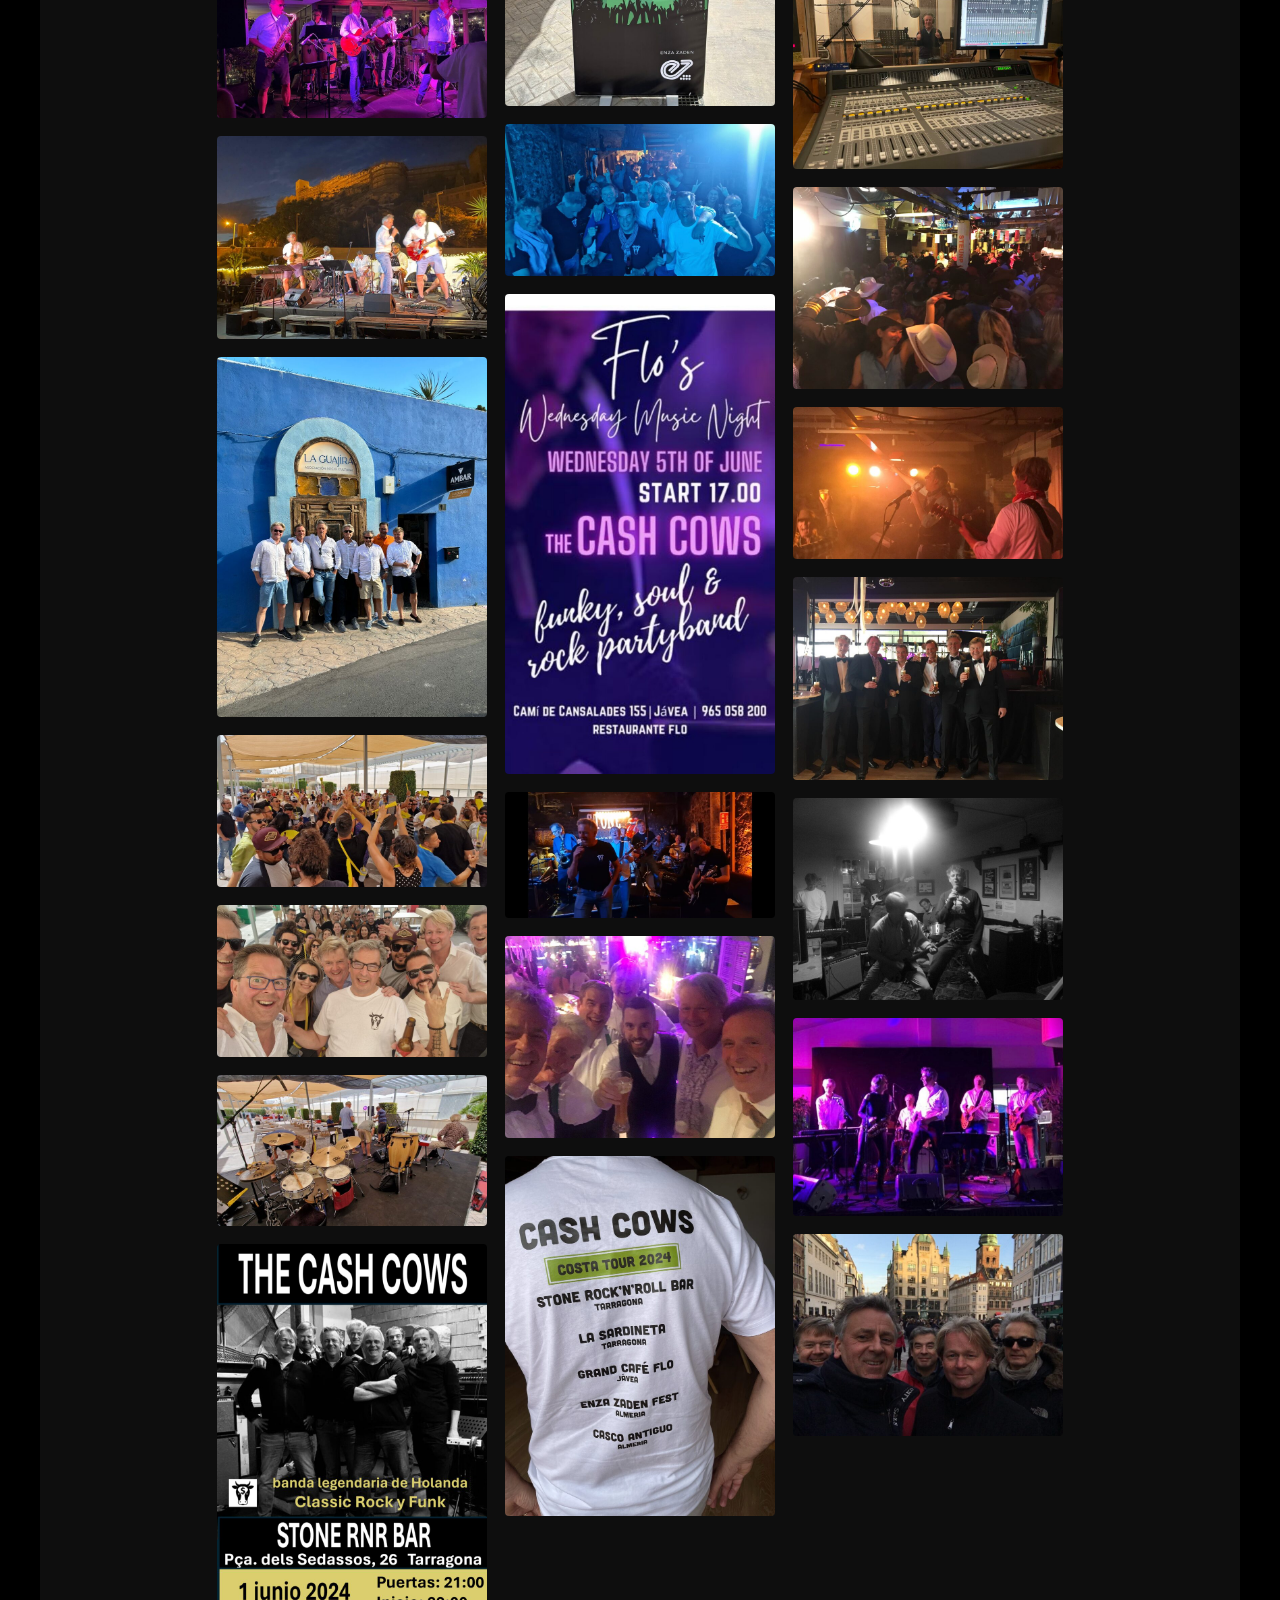
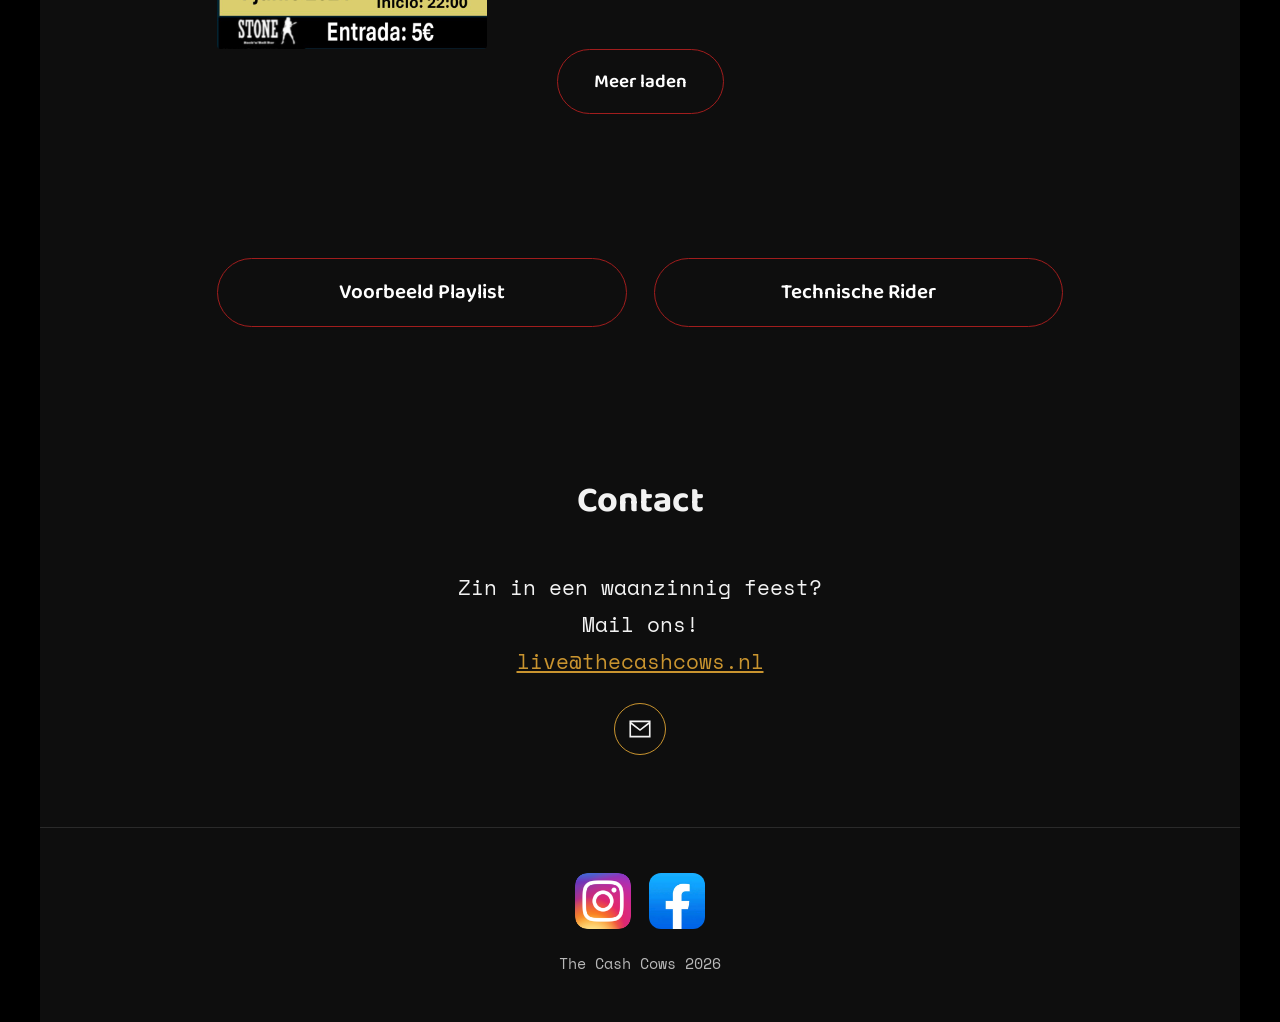
==== commit a24012be: "update" ====
--- a/index.html
+++ b/index.html
@@ -126,15 +126,15 @@
     <div class="video-grid" id="video-grid">
       <div class="video-item">
         <video controls preload="none" poster="images/video-thumbs/live-in-scheveningen-1.jpg"><source src="video/live-in-scheveningen-1.mp4" type="video/mp4"></video>
-        <p>Live in Scheveningen 1</p>
+        <p>Live in Scheveningen</p>
       </div>
       <div class="video-item">
         <video controls preload="none" poster="images/video-thumbs/live-in-javea-2.jpg"><source src="video/live-in-javea-2.mp4" type="video/mp4"></video>
-        <p>Live in Javea 2</p>
+        <p>Live in Javea</p>
       </div>
       <div class="video-item">
         <video controls preload="none" poster="images/video-thumbs/live-in-javea-1.jpg"><source src="video/live-in-javea-1.mp4" type="video/mp4"></video>
-        <p>Live in Javea 1</p>
+        <p>Live in Javea</p>
       </div>
       <div class="video-item">
         <video controls preload="none" poster="images/video-thumbs/live-in-tarragona.jpg"><source src="video/live-in-tarragona.mp4" type="video/mp4"></video>
@@ -150,7 +150,7 @@
       </div>
       <div class="video-item">
         <video controls preload="none" poster="images/video-thumbs/live-in-scheveningen-2.jpg"><source src="video/live-in-scheveningen-2.mp4" type="video/mp4"></video>
-        <p>Live in Scheveningen 2</p>
+        <p>Live in Scheveningen</p>
       </div>
       <div class="video-item">
         <video controls preload="none" poster="images/video-thumbs/live-in-naarden-vesting.jpg"><source src="video/live-in-naarden-vesting.mp4" type="video/mp4"></video>
@@ -205,7 +205,7 @@
   <section id="contact" class="section contact">
     <h2>Contact</h2>
     <div class="contact-row">
-      <p>Klaar om te feesten?<br>Mail ons!<br><a href="mailto:live@thecashcows.nl?subject=Let's%20put%20the%20band%20together!">live@thecashcows.nl</a></p>
+      <p>Zin in een waanzinnig feest?<br>Mail ons!<br><a href="mailto:live@thecashcows.nl?subject=Let's%20put%20the%20band%20together!">live@thecashcows.nl</a></p>
       <a href="mailto:live@thecashcows.nl?subject=Let's%20put%20the%20band%20together!" class="mail-icon" aria-label="Mail ons">
         <svg viewBox="0 0 24 24" width="26" height="26"><path fill="none" stroke="currentColor" stroke-width="1.5" d="M3 5h18v14H3z"/><path fill="none" stroke="currentColor" stroke-width="1.5" d="m3 6 9 7 9-7"/></svg>
       </a>
@@ -223,7 +223,7 @@
       <img src="images/facebook-icon.jpg" alt="Facebook">
     </a>
   </div>
-  <p><span id="year"></span> The Cash Cows</p>
+  <p><span id="year"></span> The Cash Cows 2026</p>
 </footer>
 
 <script src="js/main.js"></script>
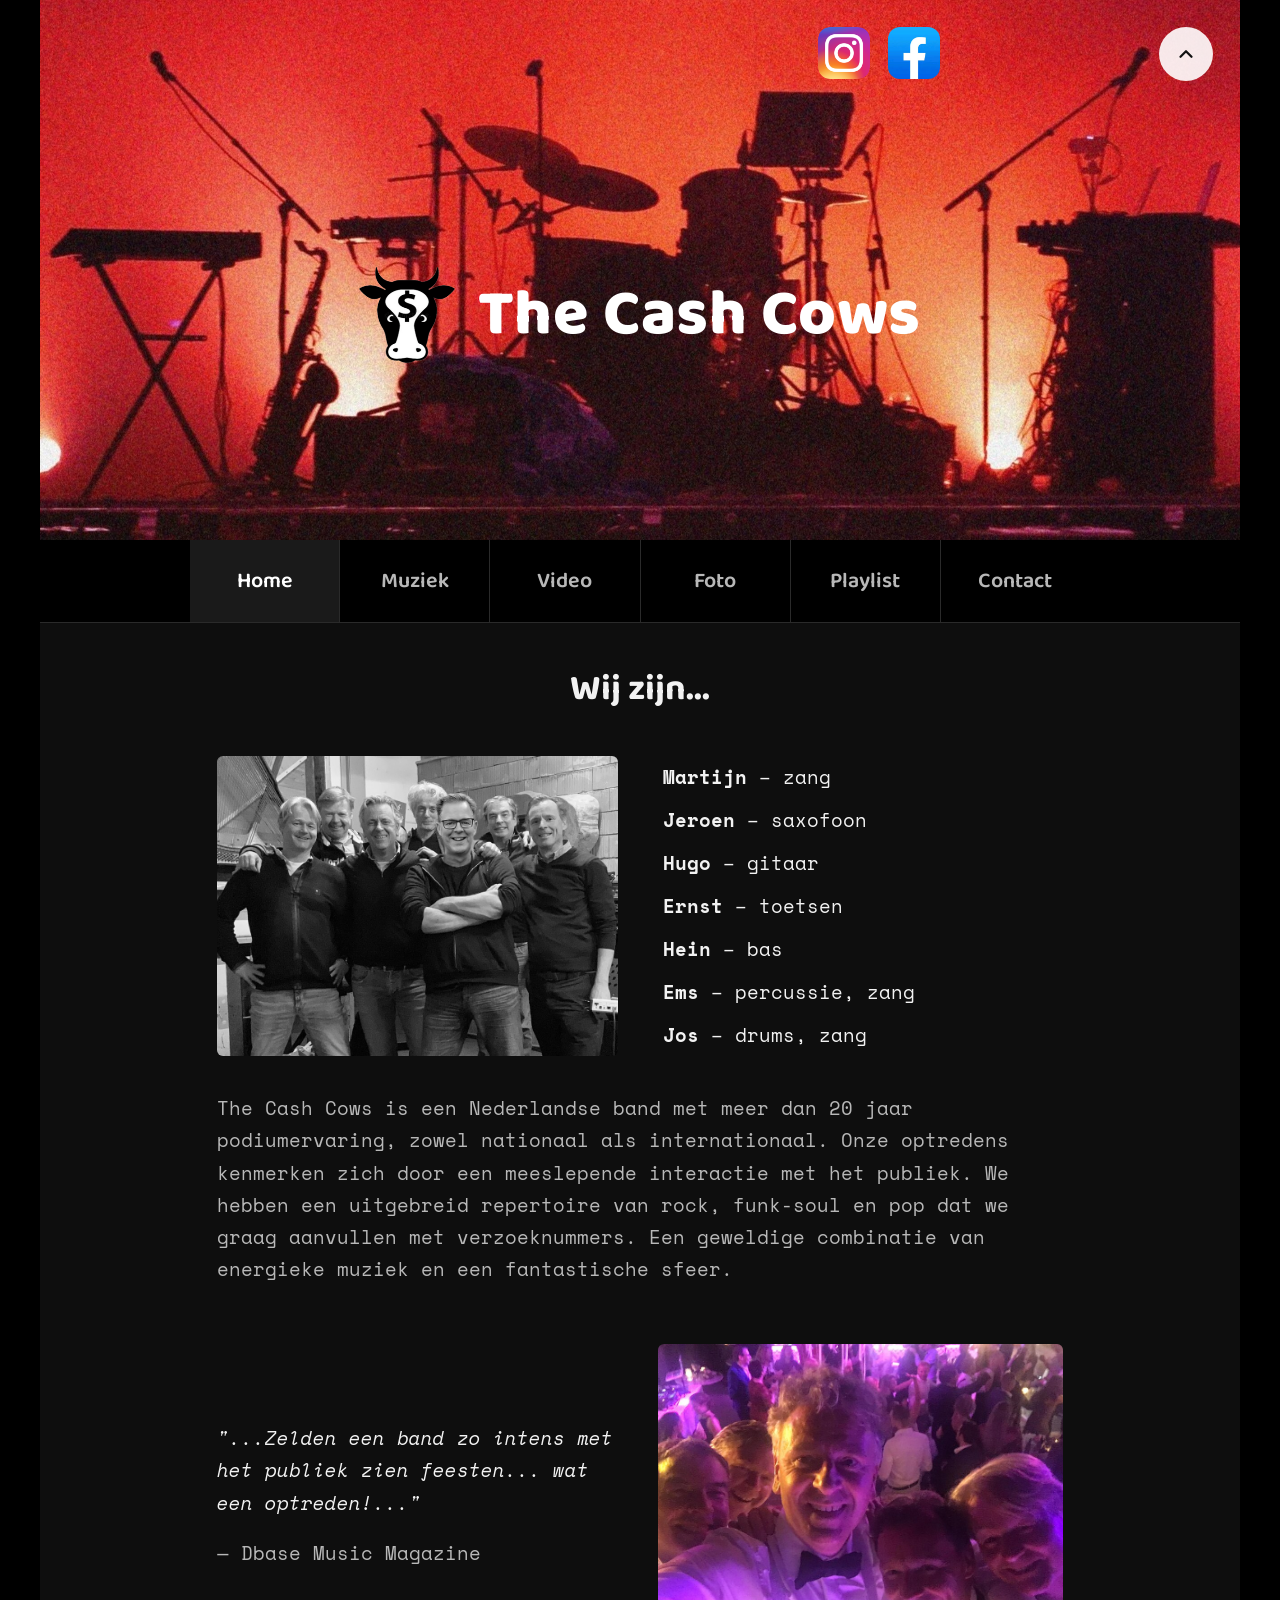
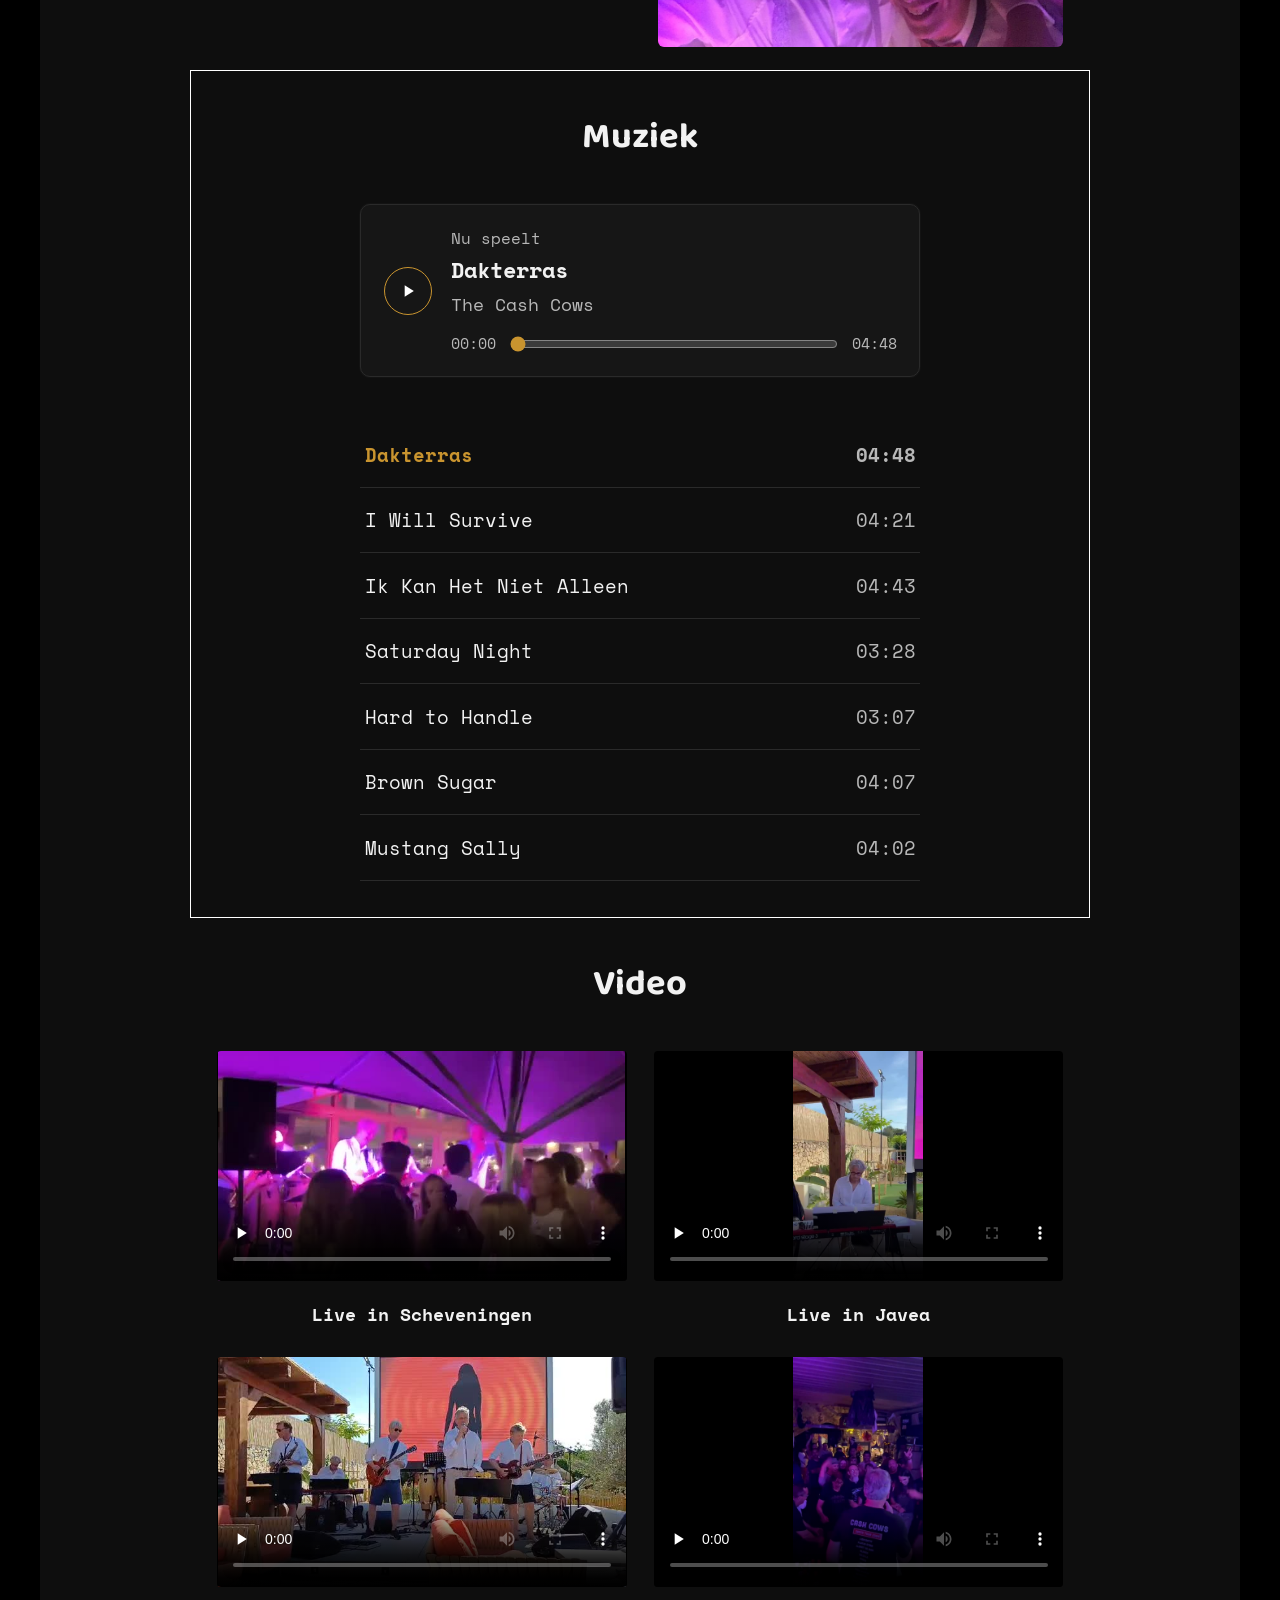
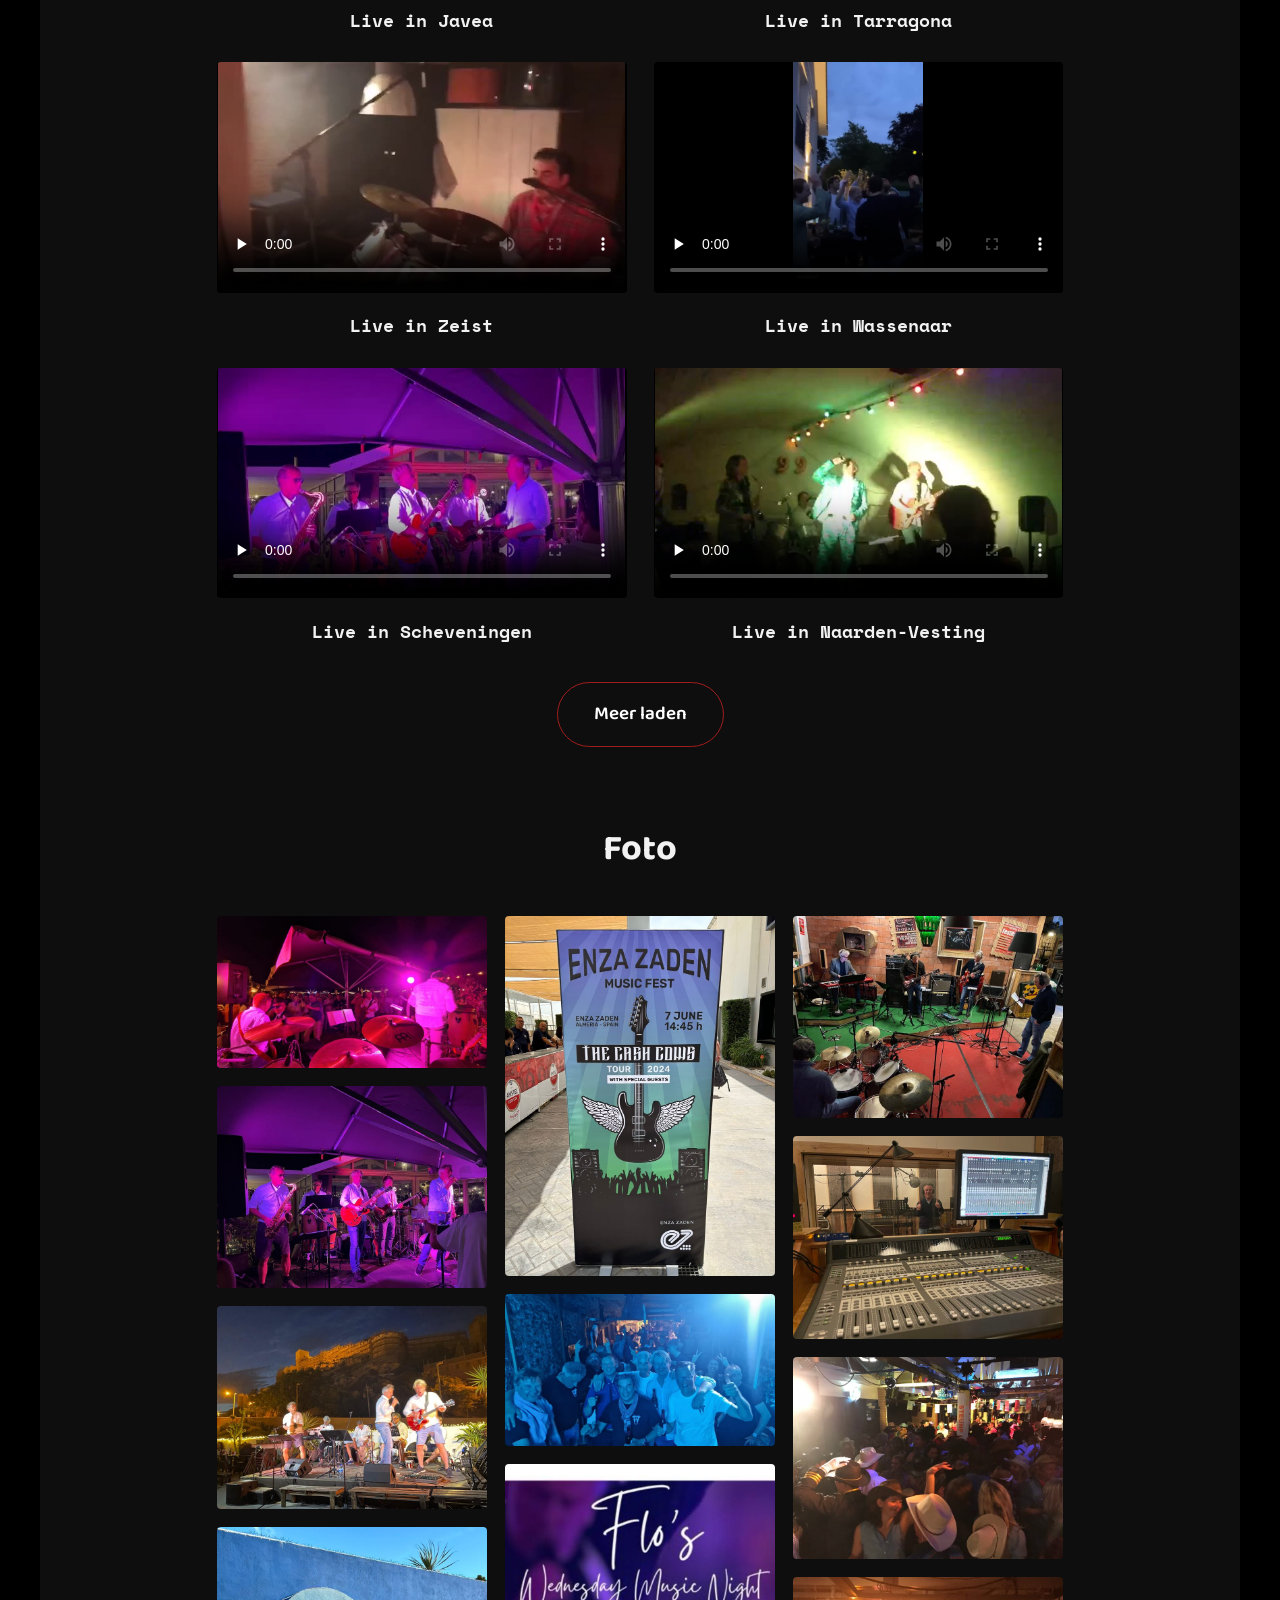
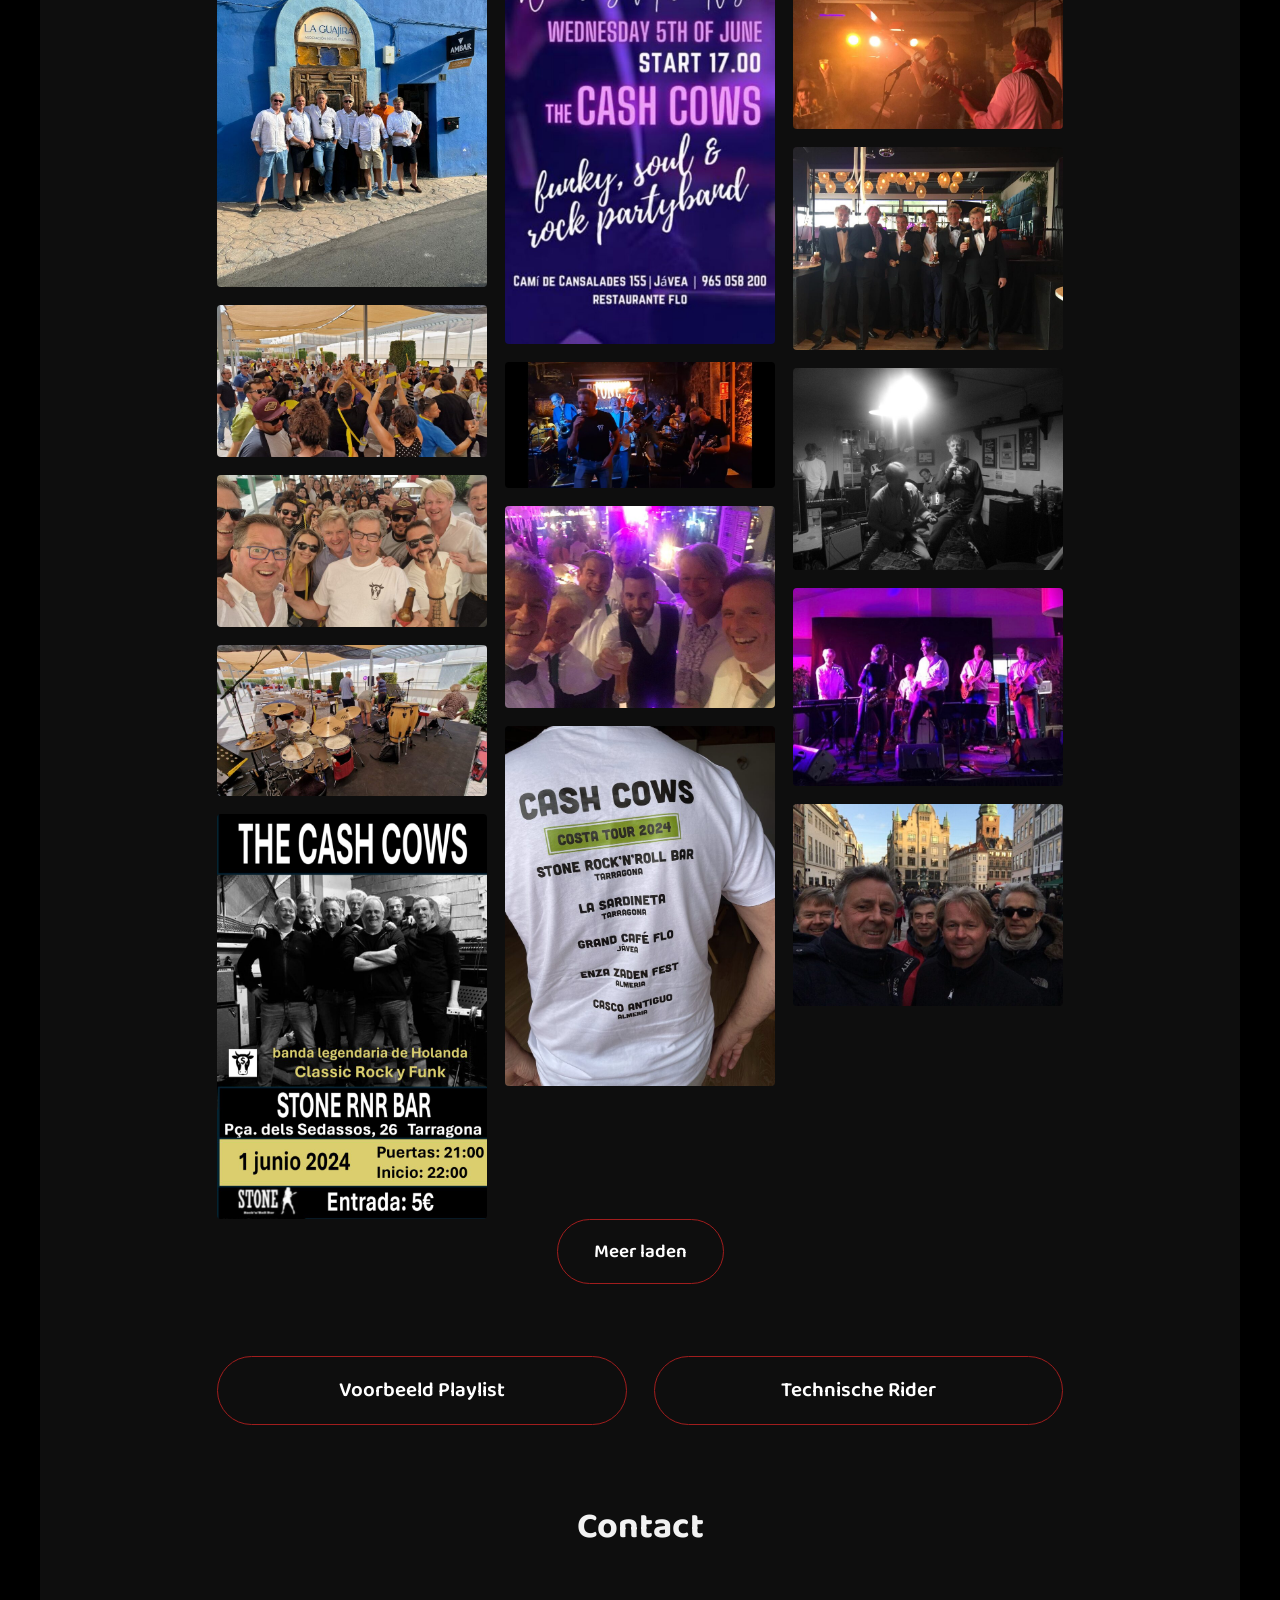
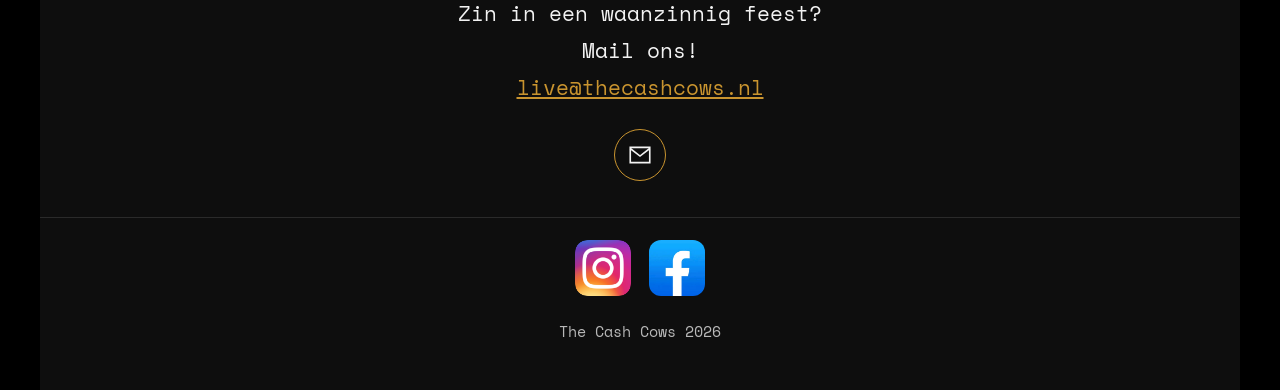
==== commit 94ddeec4: "update" ====
--- a/index.html
+++ b/index.html
@@ -14,7 +14,7 @@
 <link rel="preconnect" href="https://fonts.googleapis.com">
 <link rel="preconnect" href="https://fonts.gstatic.com" crossorigin>
 <link href="https://fonts.googleapis.com/css2?family=Space+Mono:wght@400;700&family=Baloo+2:wght@600;700;800&display=swap" rel="stylesheet">
-<link rel="stylesheet" href="css/style.css?v=5">
+<link rel="stylesheet" href="css/style.css?v=6">
 </head>
 <body>
 
@@ -97,22 +97,22 @@
       </button>
       <div class="player-info">
         <span class="player-label">Nu speelt</span>
-        <span class="player-title">I Will Survive</span>
+        <span class="player-title">Dakterras</span>
         <span class="player-artist">The Cash Cows</span>
       </div>
       <audio id="audio-player" preload="none">
-        <source id="audio-source" src="muziek/i-will-survive.mp3" type="audio/mpeg">
+        <source id="audio-source" src="muziek/dakterras.mp3" type="audio/mpeg">
       </audio>
       <div class="player-controls">
         <span id="time-current">00:00</span>
         <input type="range" id="progress" value="0" min="0" max="100">
-        <span id="time-total">04:21</span>
+        <span id="time-total">04:48</span>
       </div>
     </div>
 
     <ol class="track-list">
-      <li class="active" data-src="muziek/i-will-survive.mp3" data-title="I Will Survive"><span class="track-name">I Will Survive</span><span class="track-time">04:21</span></li>
-      <li data-src="muziek/dakterras.mp3" data-title="Dakterras"><span class="track-name">Dakterras</span><span class="track-time">04:48</span></li>
+      <li class="active" data-src="muziek/dakterras.mp3" data-title="Dakterras"><span class="track-name">Dakterras</span><span class="track-time">04:48</span></li>
+      <li data-src="muziek/i-will-survive.mp3" data-title="I Will Survive"><span class="track-name">I Will Survive</span><span class="track-time">04:21</span></li>
       <li data-src="muziek/ik-kan-het-niet-alleen.mp3" data-title="Ik Kan Het Niet Alleen"><span class="track-name">Ik Kan Het Niet Alleen</span><span class="track-time">04:43</span></li>
       <li data-src="muziek/saturday-night.mp3" data-title="Saturday Night"><span class="track-name">Saturday Night</span><span class="track-time">03:28</span></li>
       <li data-src="muziek/hard-to-handle.mp3" data-title="Hard to Handle"><span class="track-name">Hard to Handle</span><span class="track-time">03:07</span></li>
@@ -194,7 +194,7 @@
       <img class="photo-item" src="images/gallery/photo-002.jpg" alt="The Cash Cows" loading="lazy">
       <img class="photo-item" src="images/gallery/photo-001.jpg" alt="The Cash Cows" loading="lazy">
     </div>
-    <button class="load-more-btn photo-load-more" data-batch="16" hidden>Meer laden</button>
+    <button class="load-more-btn photo-load-more" data-batch="8" hidden>Meer laden</button>
   </section>
 
   <section id="playlist" class="section playlist-links">
--- a/css/style.css
+++ b/css/style.css
@@ -190,7 +190,7 @@
   gap: 2rem;
   align-items: center;
   padding-top: 2.5rem;
-  padding-bottom: 2.5rem;
+  padding-bottom: 1.25rem;
 }
 .testimonial blockquote {
   font-style: italic;
@@ -334,7 +334,7 @@
 /* ---- Footer ---- */
 footer {
   text-align: center;
-  padding: 2.5rem 1.5rem;
+  padding: 1.25rem 1.5rem 2.5rem;
   border-top: 1px solid var(--border);
   color: var(--text-dim);
   font-size: 0.85rem;
@@ -368,18 +368,33 @@
   border: none;
 }
 
+/* ---- Sectiemarges verkleind (desktop + mobiel) ---- */
+#wij-zijn { padding-top: 2rem; }
+#muziek { padding-top: 2rem; padding-bottom: 2rem; }
+#video { padding-top: 2rem; padding-bottom: 2rem; }
+#foto { padding-top: 2rem; padding-bottom: 2rem; }
+#playlist { padding-top: 2rem; padding-bottom: 2rem; }
+#contact { padding-top: 2rem; padding-bottom: 2rem; }
+
 /* ---- Desktop: groter logo en menu ---- */
 @media (min-width: 701px) {
-  .hero { aspect-ratio: 16 / 9; min-height: 0; }
+  .hero { aspect-ratio: 20 / 9; min-height: 0; background-position: center bottom; }
   .hero-content {
     position: absolute;
     left: 0; right: 0;
-    top: 66.66%;
+    top: 58.3%;
     transform: translateY(-50%);
     flex: none;
   }
   .hero-content .logo { width: 96px; height: 96px; }
   .nav-link { font-size: 1.2rem; padding: 1.25rem 0.5rem; }
+
+  /* extra ruimte halveren, alleen desktop */
+  #wij-zijn { padding-bottom: 2rem; }
+  .testimonial { padding-top: 1.25rem; }
+
+  /* kader om de muziekspeler */
+  #muziek { border: 1px solid #fff; }
 }
 
 /* ---- Responsive ---- */
@@ -431,4 +446,6 @@
   .hero-content { flex-direction: column; gap: 0.75rem; }
   .hero-content .logo { width: 90px; height: 90px; }
   .hero-content h1 { font-size: 2.4rem; }
-}
+
+  h2 { font-size: 1.5rem; }
+}
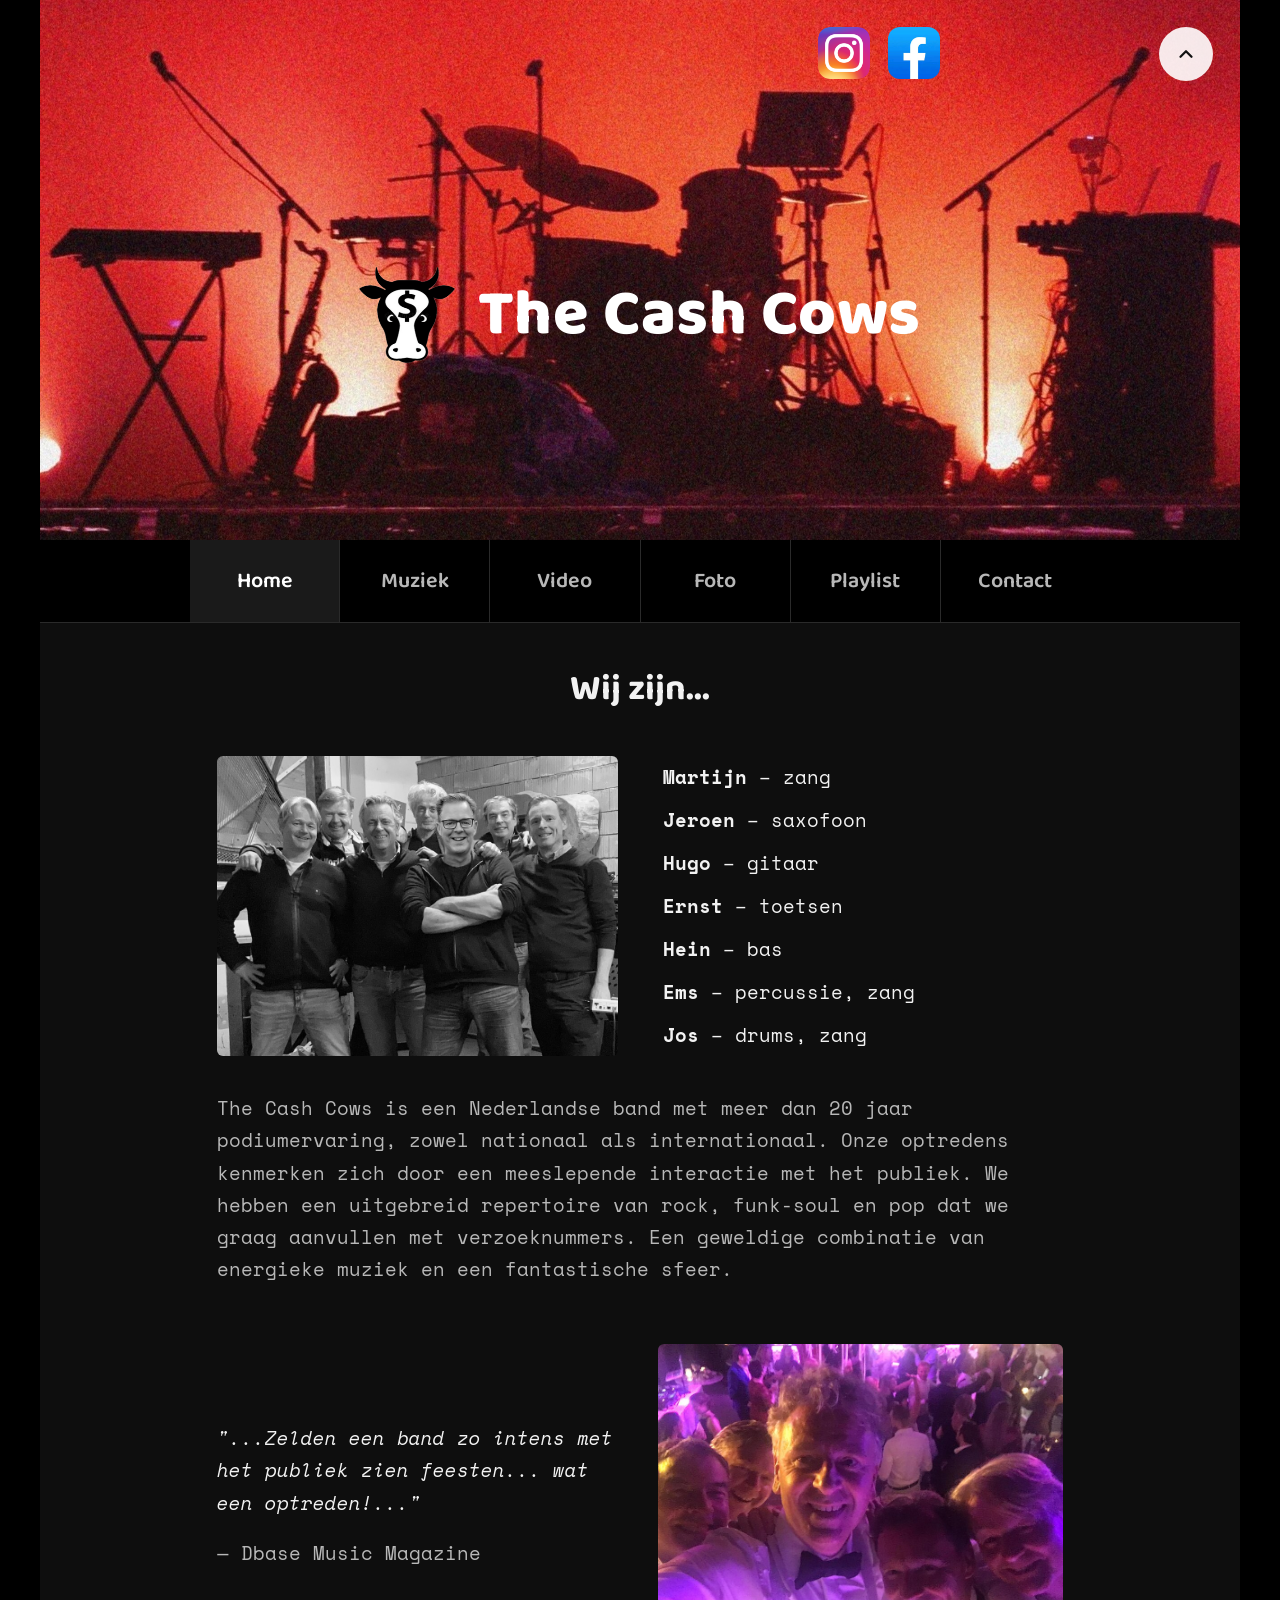
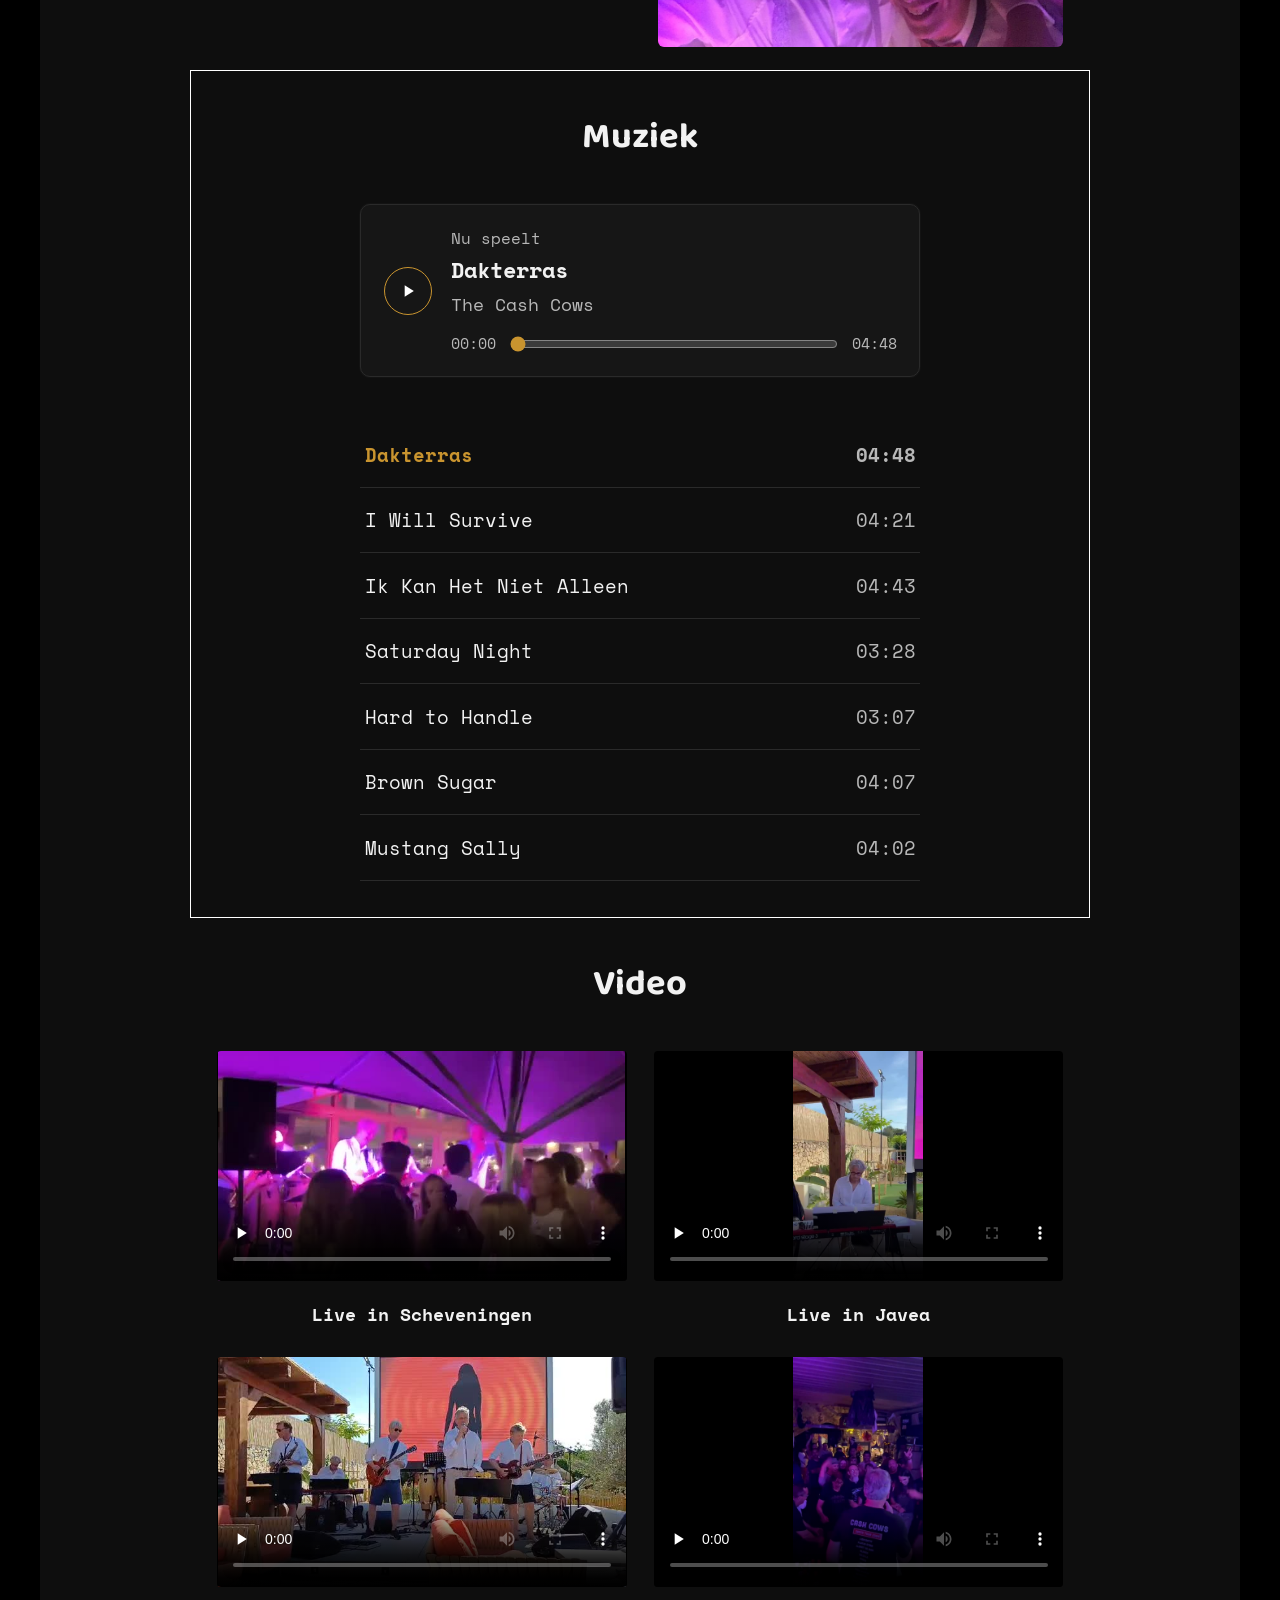
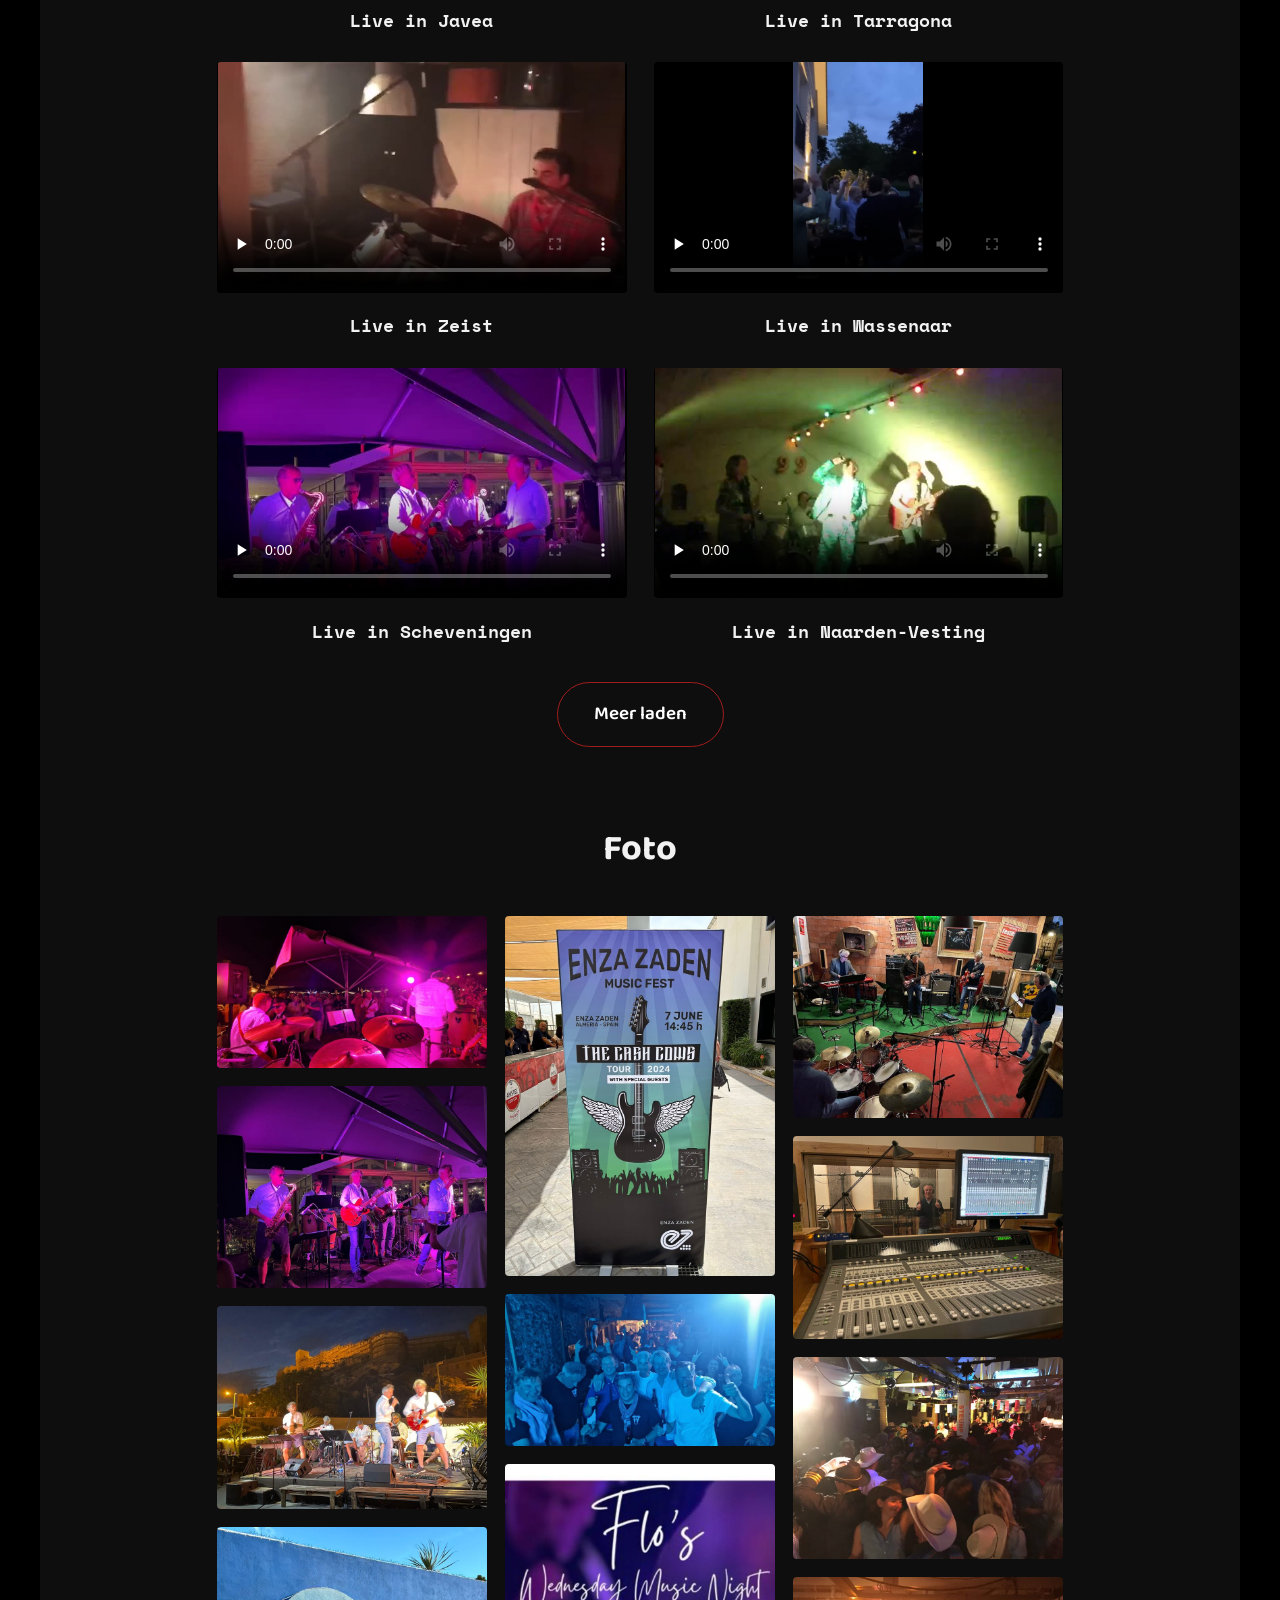
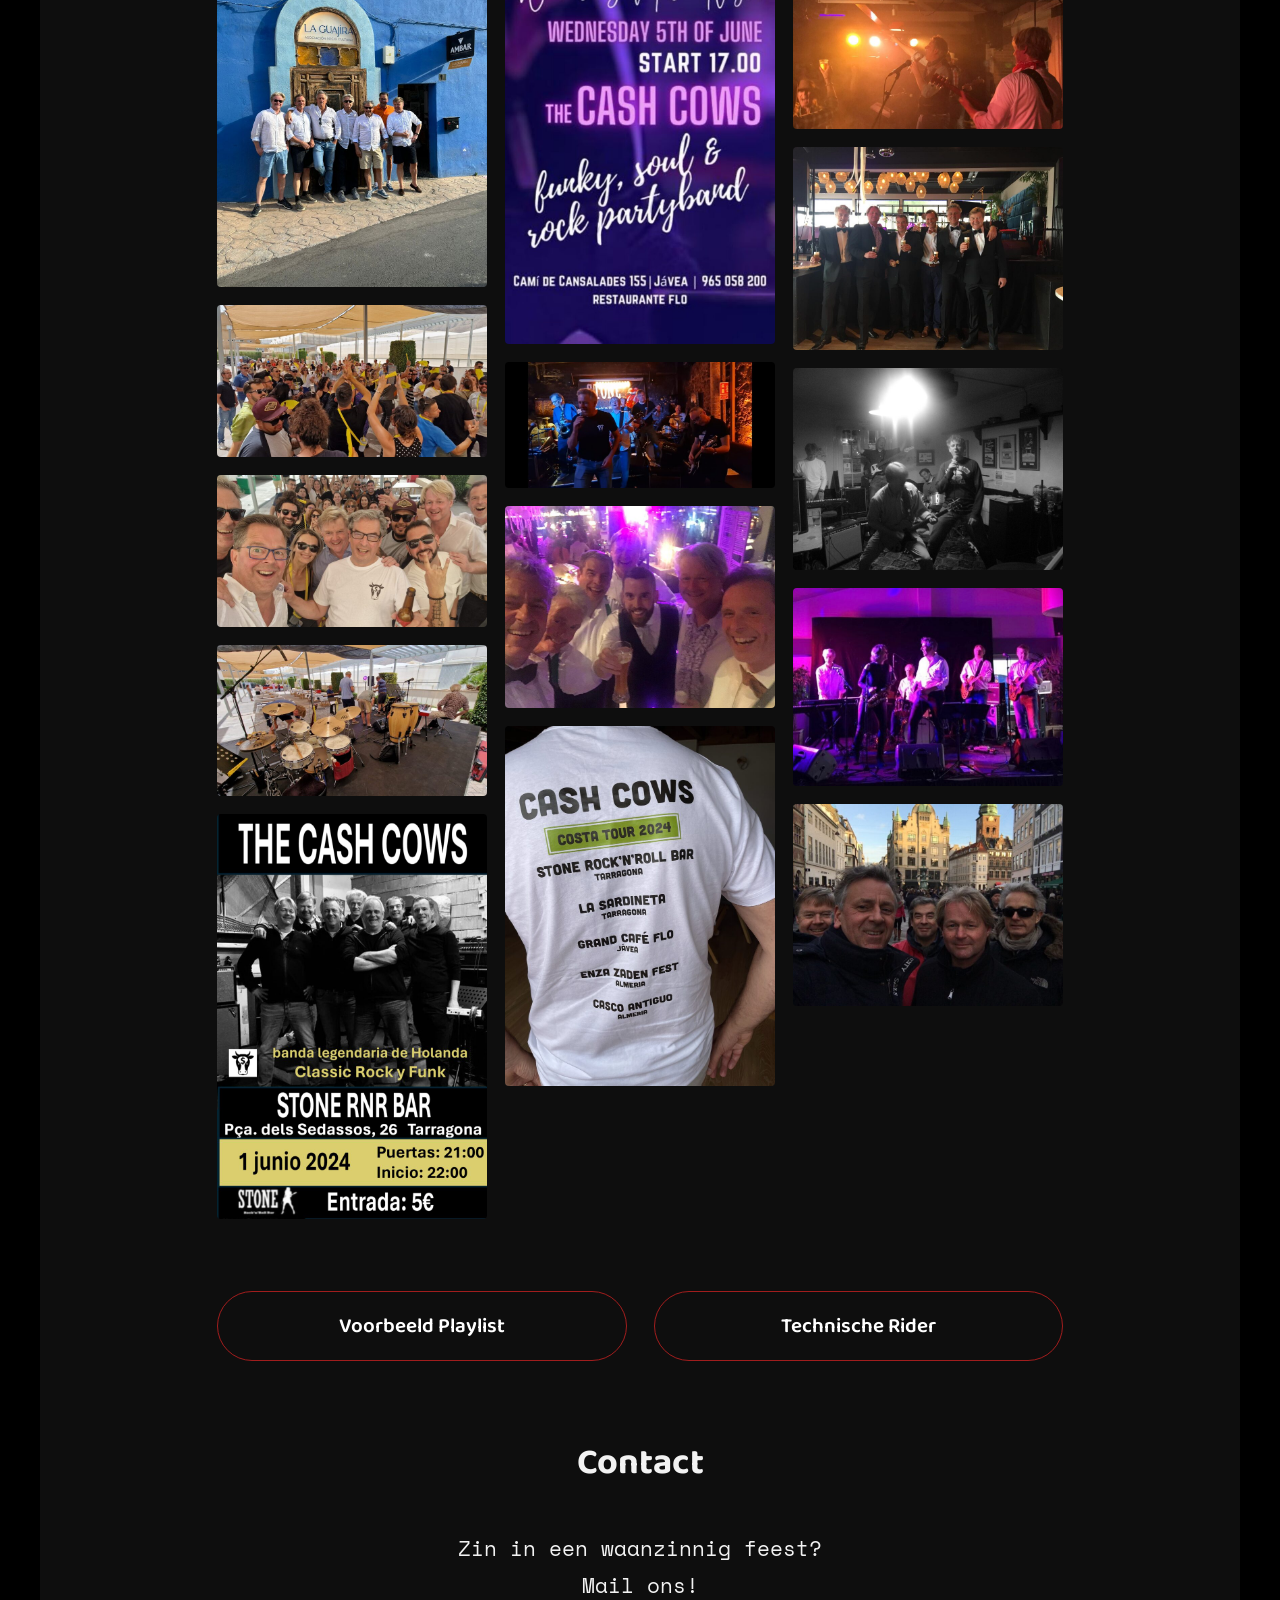
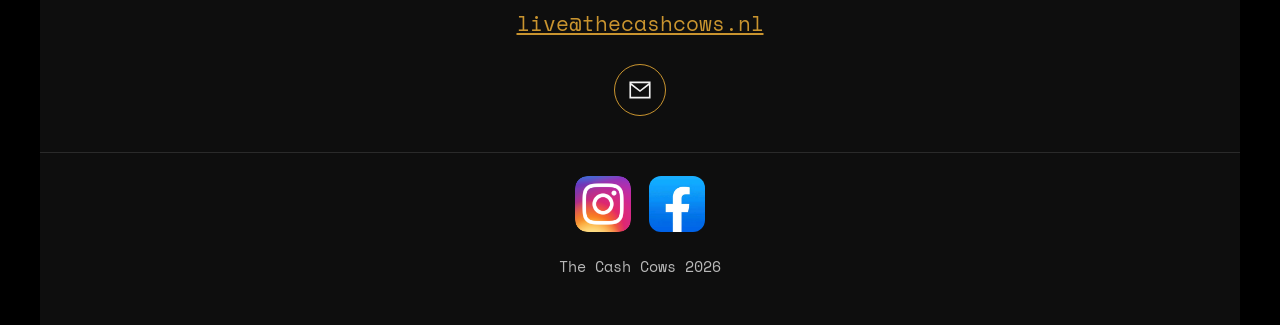
==== commit 23cf5519: "update" ====
--- a/index.html
+++ b/index.html
@@ -14,7 +14,7 @@
 <link rel="preconnect" href="https://fonts.googleapis.com">
 <link rel="preconnect" href="https://fonts.gstatic.com" crossorigin>
 <link href="https://fonts.googleapis.com/css2?family=Space+Mono:wght@400;700&family=Baloo+2:wght@600;700;800&display=swap" rel="stylesheet">
-<link rel="stylesheet" href="css/style.css?v=6">
+<link rel="stylesheet" href="css/style.css?v=7">
 </head>
 <body>
 
--- a/css/style.css
+++ b/css/style.css
@@ -286,6 +286,7 @@
 }
 .video-item p { text-align: center; margin-top: 0.5rem; font-weight: 700; }
 .video-item[hidden], .photo-item[hidden] { display: none; }
+.load-more-btn[hidden] { display: none; }
 
 .load-more-btn, .ghost-btn {
   display: block;
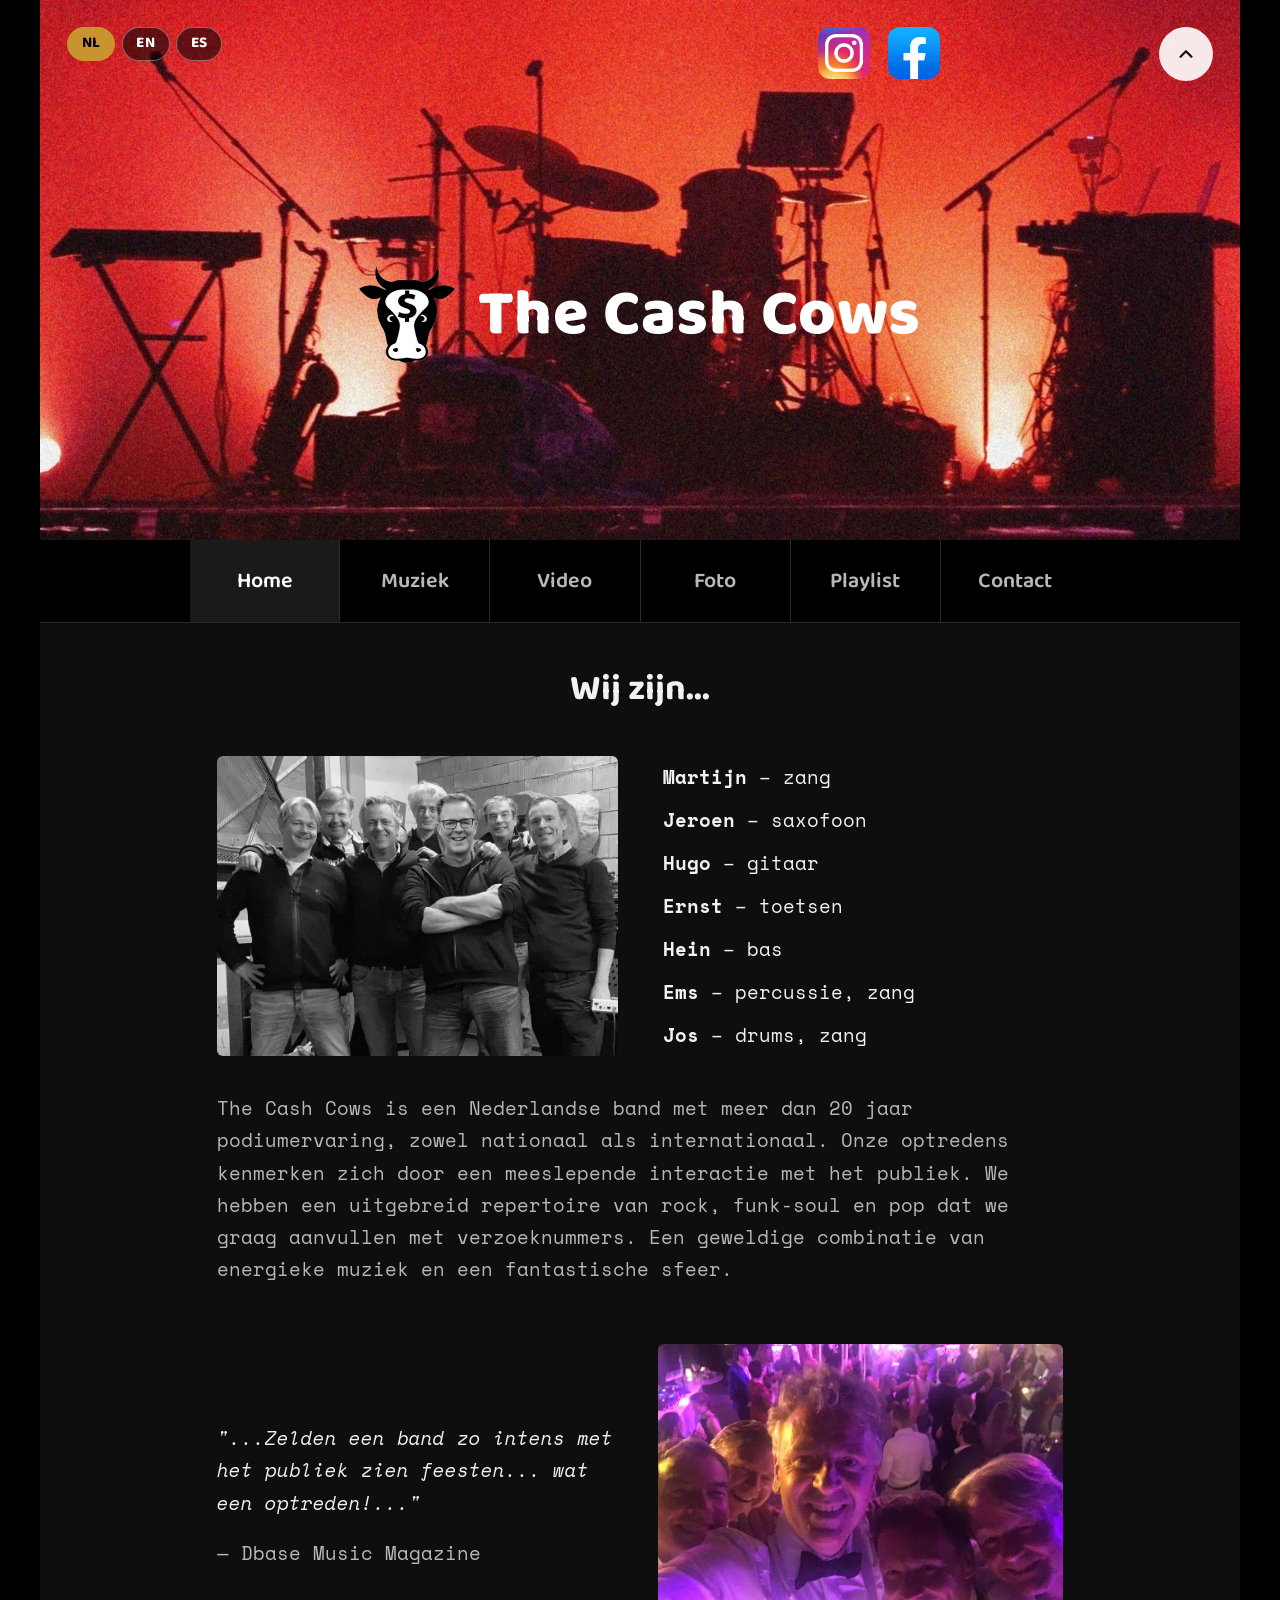
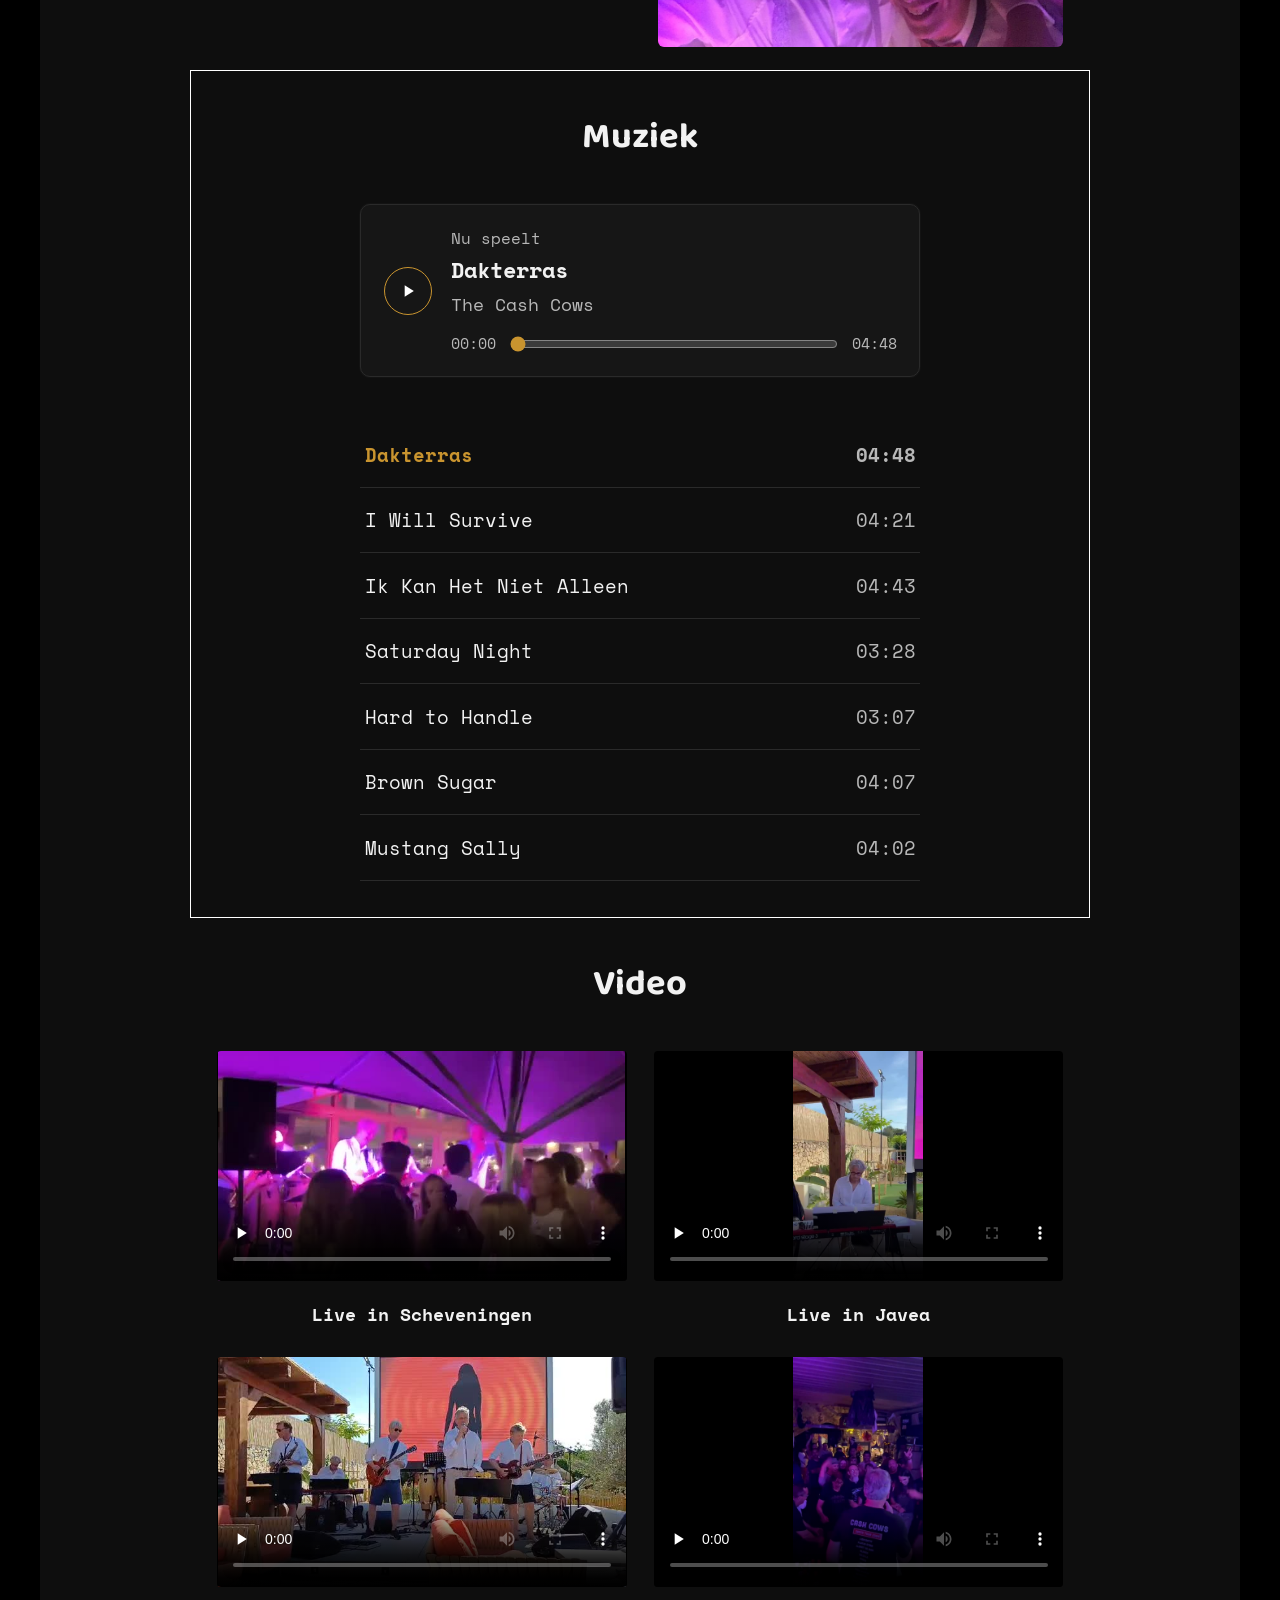
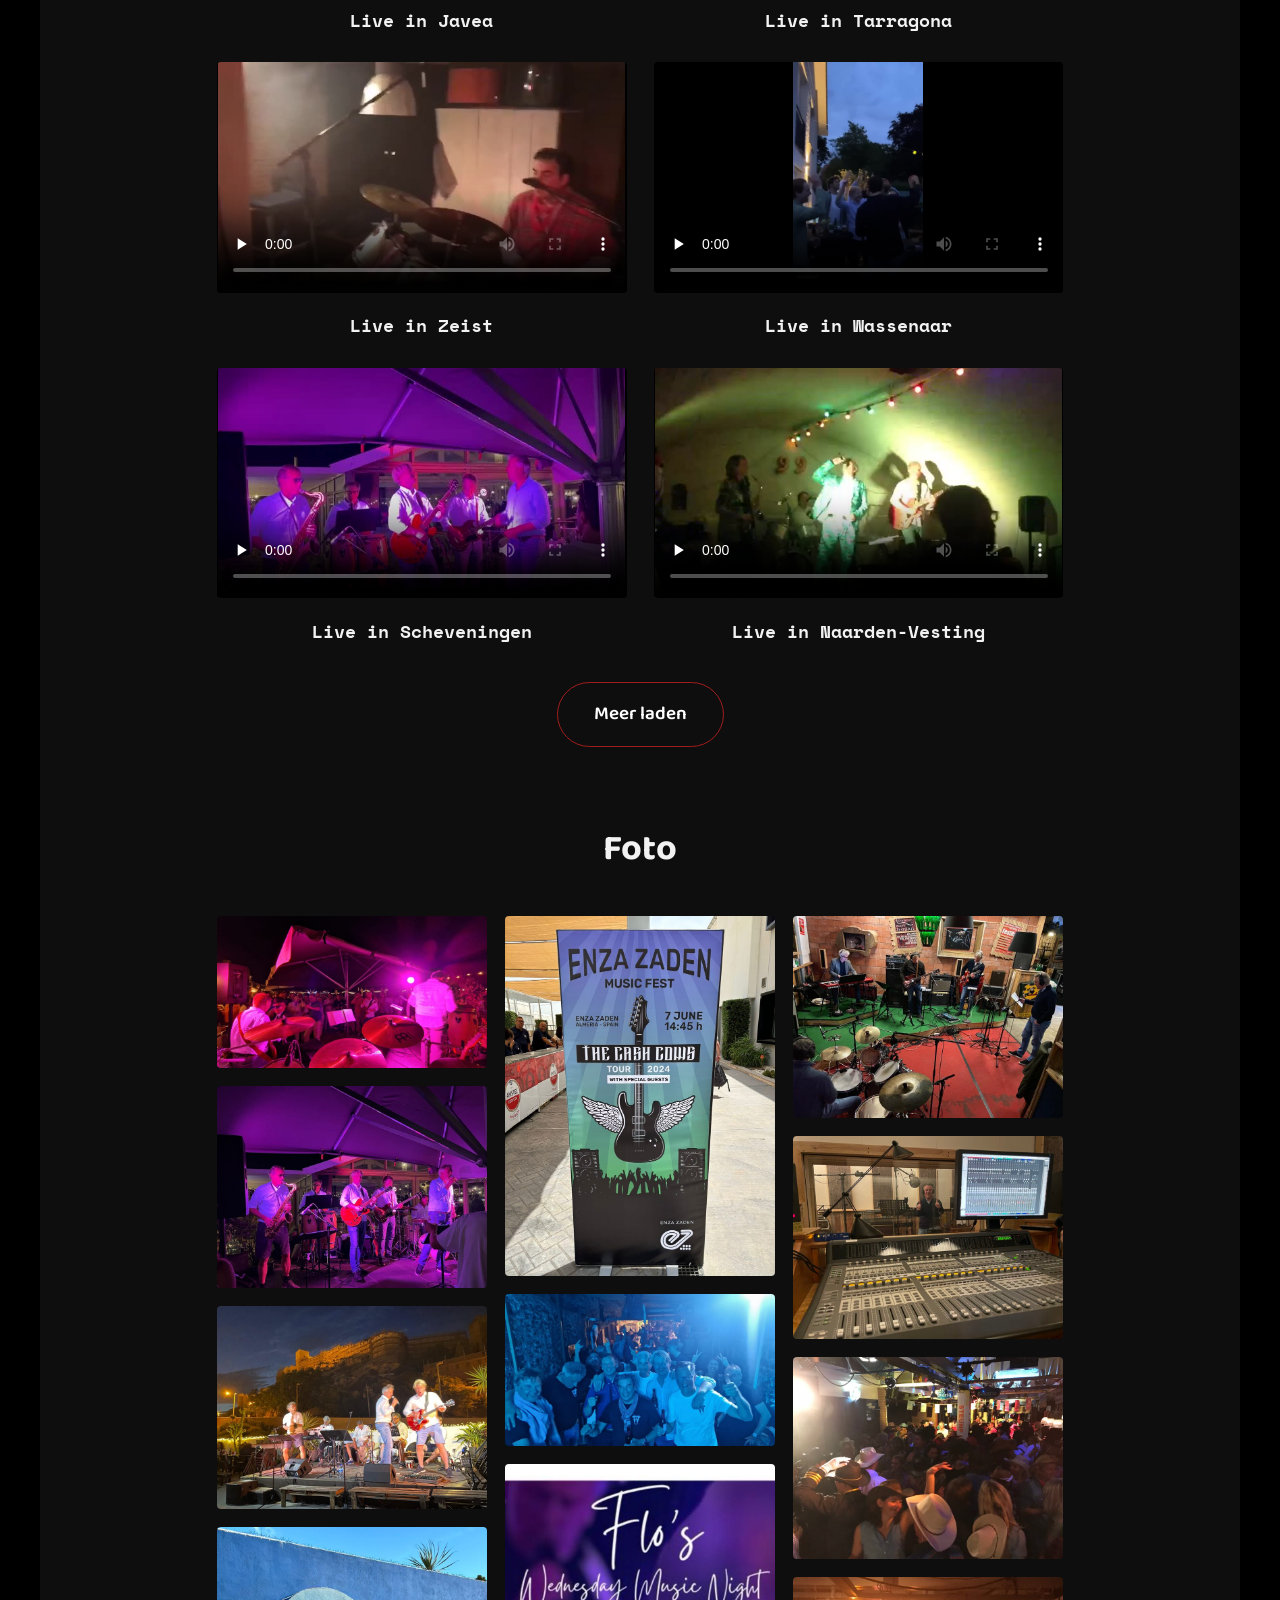
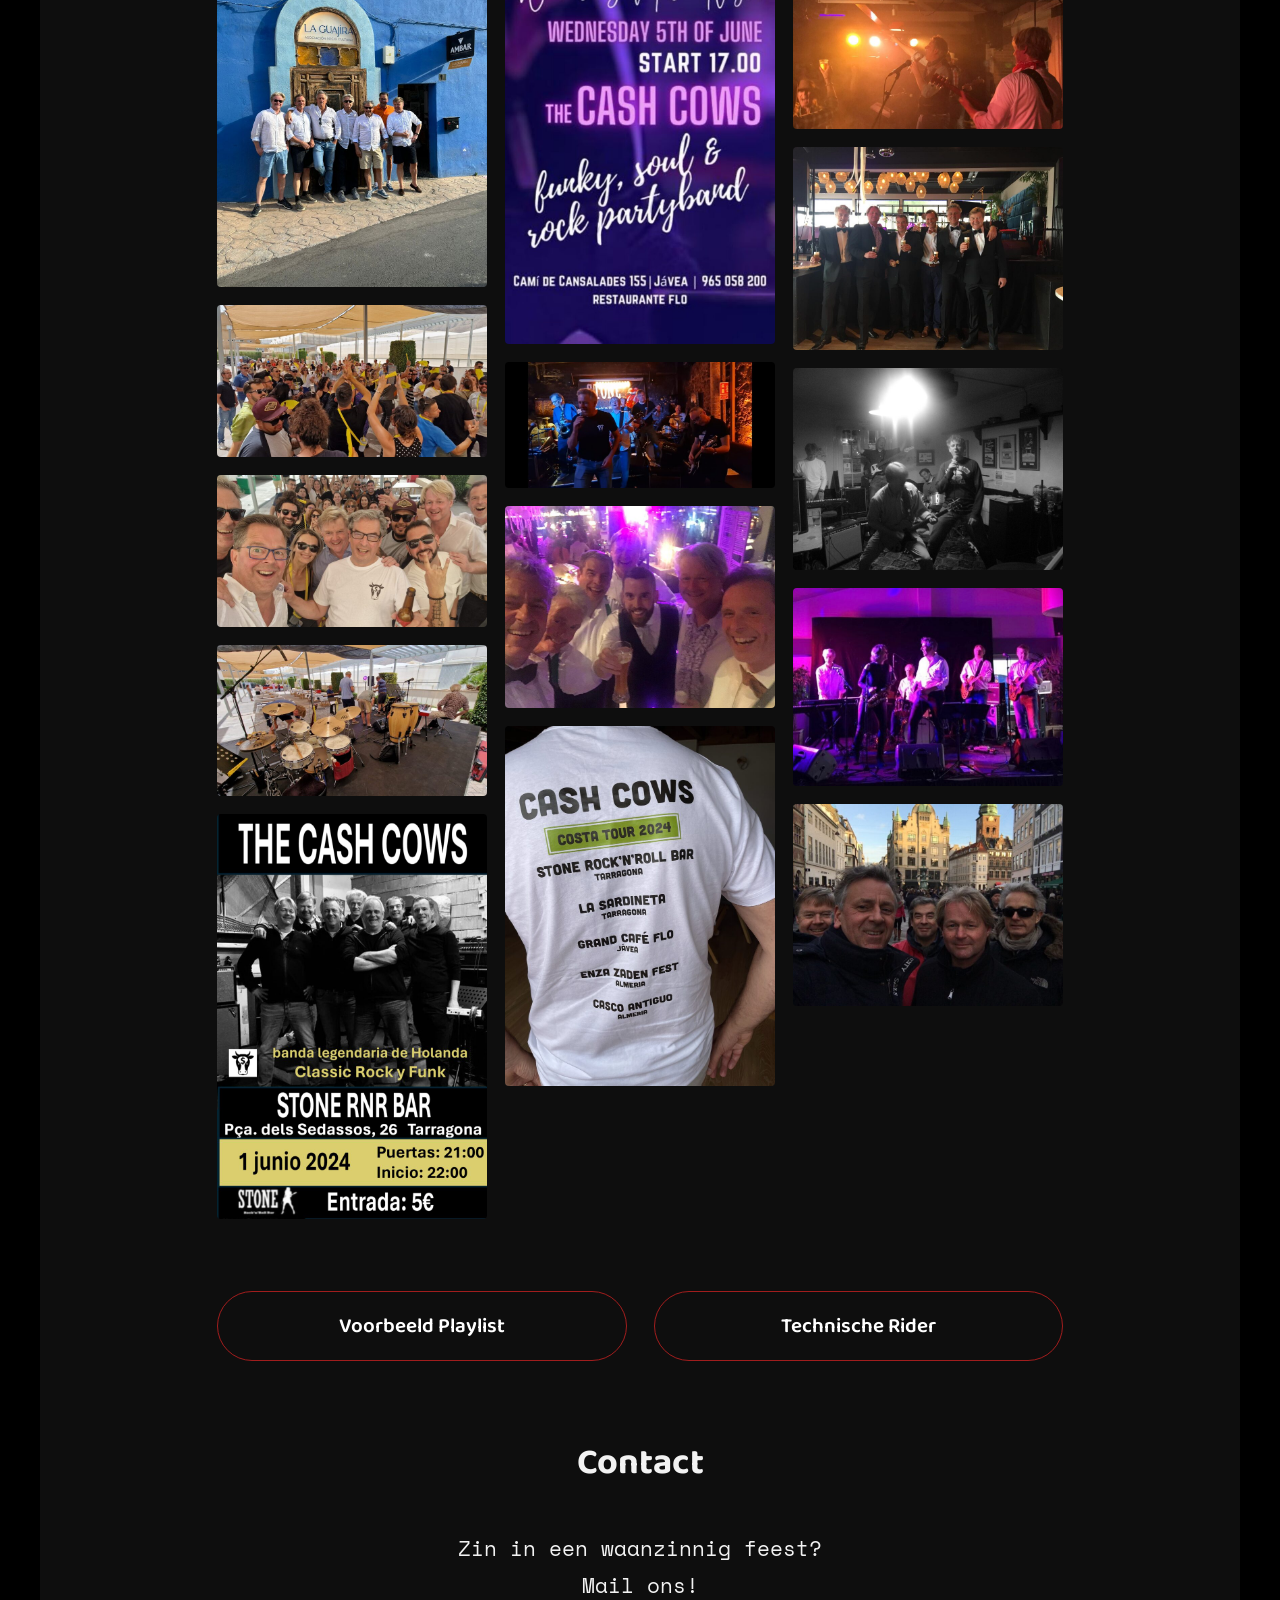
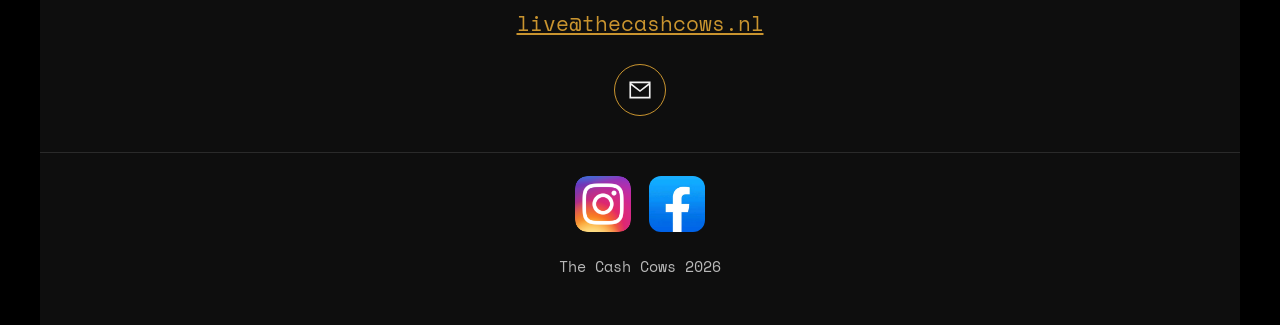
==== commit a7516c4b: "drietalig" ====
--- a/index.html
+++ b/index.html
@@ -11,10 +11,14 @@
 <link rel="apple-touch-icon" sizes="180x180" href="/favicon/apple-touch-icon.png">
 <link rel="manifest" href="/site.webmanifest">
 <meta name="theme-color" content="#0e0e0e">
+<link rel="alternate" hreflang="nl" href="https://thecashcows.nl/">
+<link rel="alternate" hreflang="en" href="https://thecashcows.nl/en/">
+<link rel="alternate" hreflang="es" href="https://thecashcows.nl/es/">
+<link rel="alternate" hreflang="x-default" href="https://thecashcows.nl/">
 <link rel="preconnect" href="https://fonts.googleapis.com">
 <link rel="preconnect" href="https://fonts.gstatic.com" crossorigin>
 <link href="https://fonts.googleapis.com/css2?family=Space+Mono:wght@400;700&family=Baloo+2:wght@600;700;800&display=swap" rel="stylesheet">
-<link rel="stylesheet" href="css/style.css?v=7">
+<link rel="stylesheet" href="css/style.css?v=8">
 </head>
 <body>
 
@@ -25,6 +29,12 @@
 </div>
 
 <header class="hero" id="home">
+  <nav class="lang-switch" aria-label="Taal">
+    <a href="index.html" hreflang="nl" lang="nl" class="active" aria-current="page">NL</a>
+    <a href="en/index.html" hreflang="en" lang="en">EN</a>
+    <a href="es/index.html" hreflang="es" lang="es">ES</a>
+  </nav>
+
   <div class="hero-socials">
     <a href="https://www.instagram.com/thecashcowsnl?utm_source=ig_web_button_share_sheet&amp;igsh=ZDNlZDc0MzIxNw==" target="_blank" rel="noopener" aria-label="Instagram" class="icon-btn instagram">
       <img src="images/instagram-icon.png" alt="Instagram">
@@ -226,6 +236,6 @@
   <p><span id="year"></span> The Cash Cows 2026</p>
 </footer>
 
-<script src="js/main.js"></script>
+<script src="js/main.js?v=3"></script>
 </body>
 </html>
--- a/css/style.css
+++ b/css/style.css
@@ -450,3 +450,36 @@
 
   h2 { font-size: 1.5rem; }
 }
+
+/* ---- Taalkeuze (NL / EN / ES) ---- */
+.lang-switch {
+  position: absolute;
+  top: 1.5rem; left: 1.5rem;
+  display: flex;
+  gap: 0.35rem;
+  z-index: 5;
+}
+.lang-switch a {
+  font-family: var(--font-display);
+  font-weight: 700;
+  font-size: 0.85rem;
+  letter-spacing: 0.04em;
+  text-decoration: none;
+  color: #fff;
+  background: rgba(0,0,0,0.55);
+  border: 1px solid rgba(255,255,255,0.35);
+  border-radius: 999px;
+  padding: 0.3rem 0.75rem;
+  line-height: 1.4;
+  transition: background 0.2s, border-color 0.2s;
+}
+.lang-switch a:hover { border-color: var(--gold); }
+.lang-switch a.active { background: var(--gold); border-color: var(--gold); color: #000; }
+.doc-bar .lang-switch { position: static; margin-left: auto; }
+.doc-bar .lang-switch a { border: 1px solid rgba(255,255,255,0.35); padding: 0.3rem 0.75rem; }
+.doc-bar .lang-switch a.active { border-color: var(--gold); color: #000; }
+@media (max-width: 700px) {
+  .hero .lang-switch { top: auto; bottom: 1.25rem; left: 50%; transform: translateX(-50%); }
+  .lang-switch a { font-size: 0.95rem; padding: 0.45rem 0.85rem; }
+  .doc-bar { flex-wrap: wrap; }
+}
